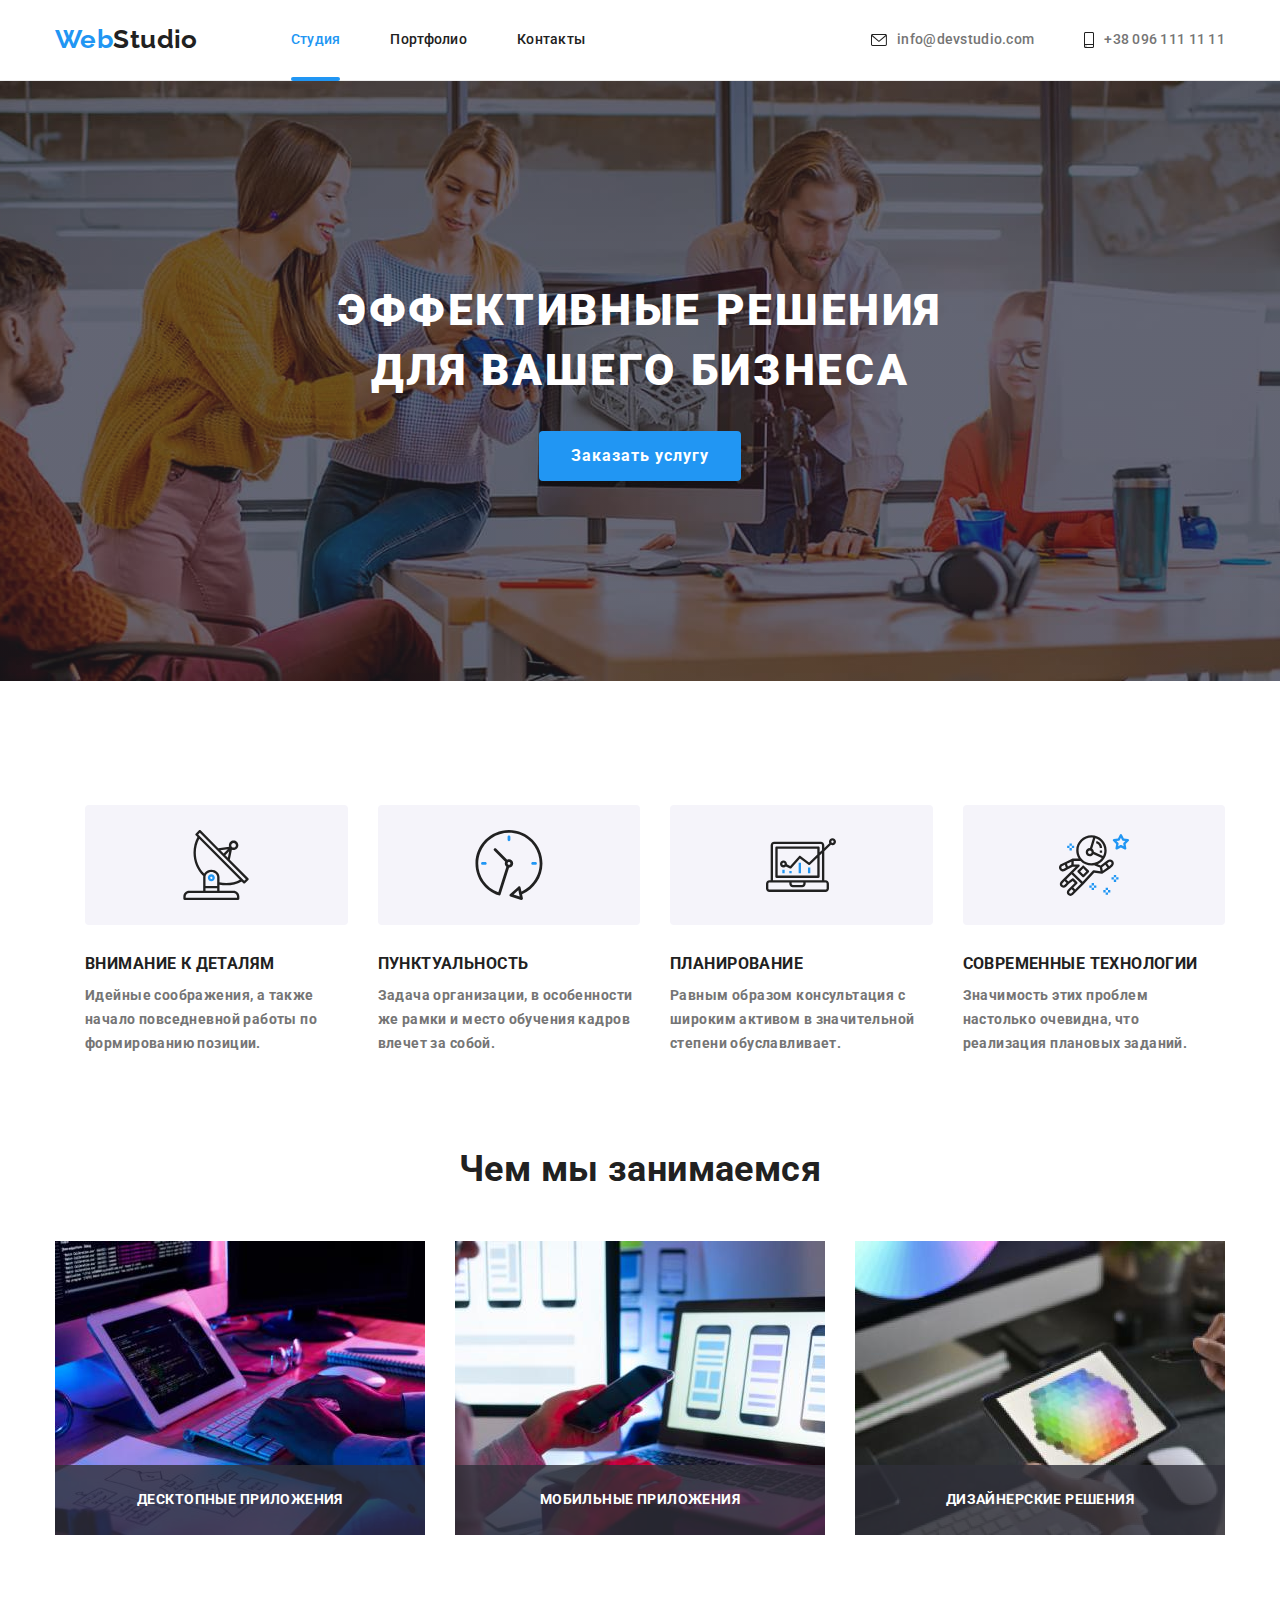
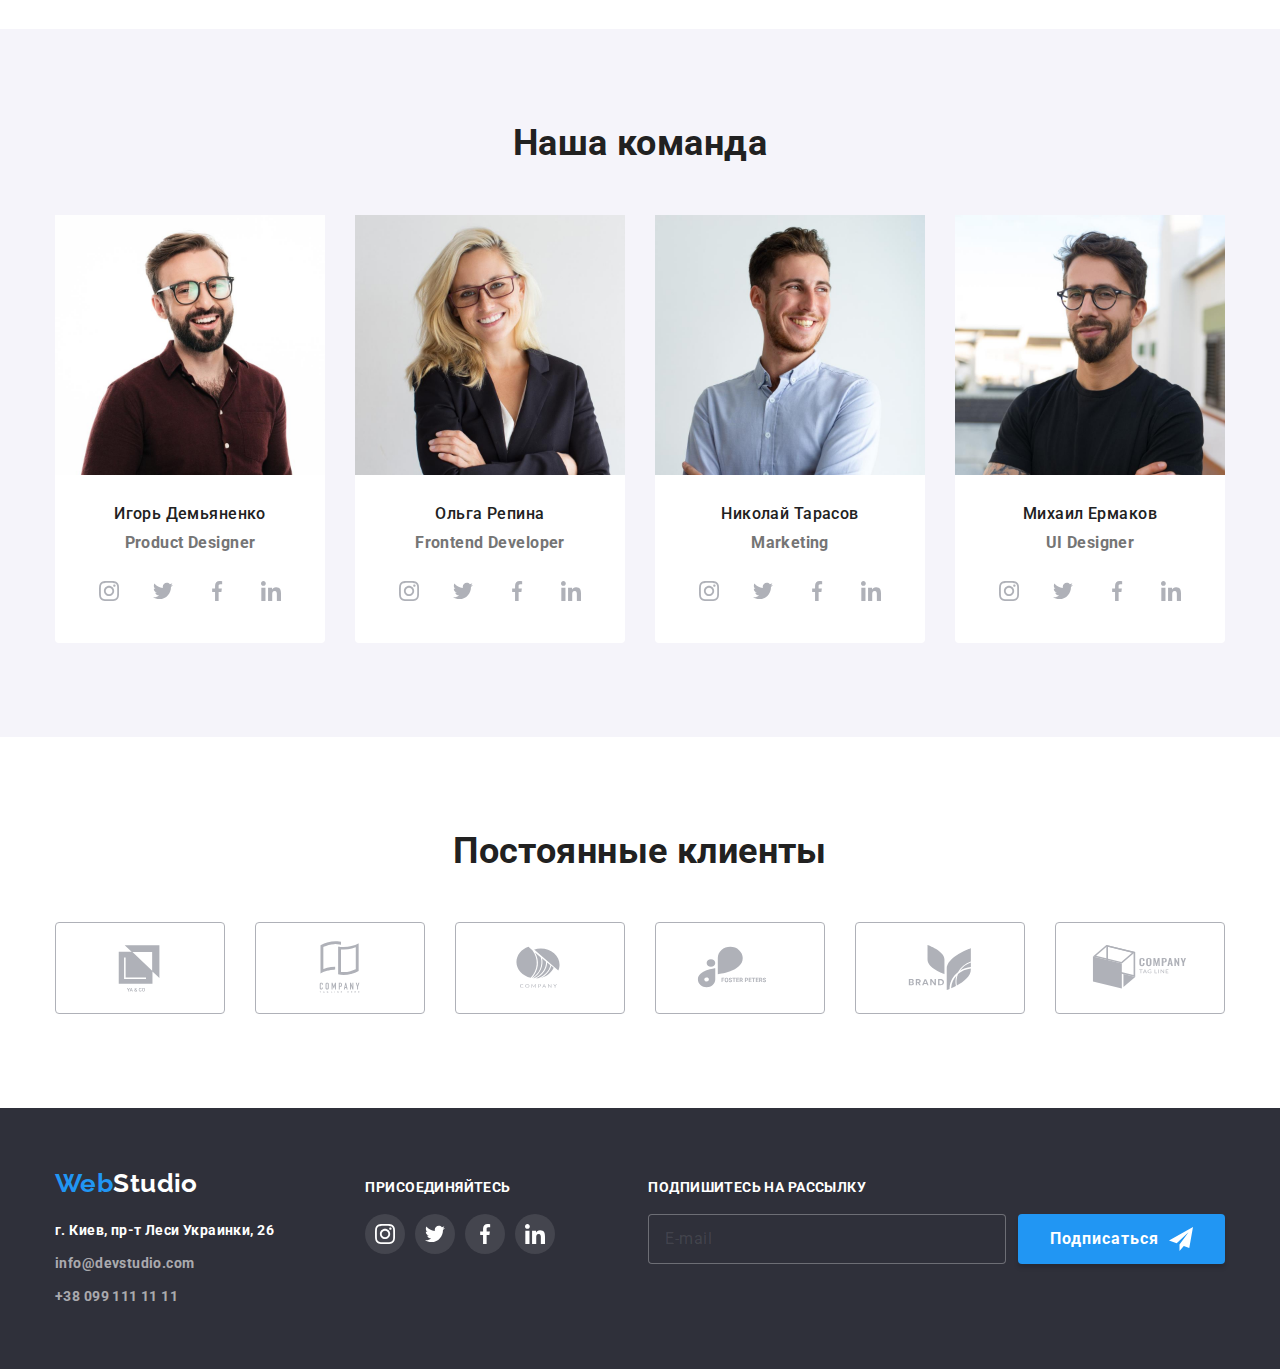
==== index.html @ c4dd2898 "25" ====
<!DOCTYPE html>
<html lang="ru">
  <head>
    <meta charset="UTF-8" />
    <meta http-equiv="X-UA-Compatible" content="IE=edge" />
    <meta name="viewport" content="width=device-width, initial-scale=1.0" />
    <title>Студияя</title>
    <link
      rel="stylesheet"
      href="https://cdnjs.cloudflare.com/ajax/libs/modern-normalize/1.0.0/modern-normalize.min.css"
    />
    <link
      href="https://fonts.googleapis.com/css2?family=Raleway:wght@700&family=Roboto:wght@400;500;700;900&display=swap"
      rel="stylesheet"
    />
    <link
			rel="stylesheet"
			href="https://cdnjs.cloudflare.com/ajax/libs/animate.css/4.1.1/animate.min.css"
		/>

    <link rel="stylesheet" href="./css/main.min.css" />
  </head>
  <body>
    <!--Шапка сайта-->
    <header class="header">
      <div class="container header__container">
        <a class="logo site-nav__logo animate__animated animate__flip " href="./index.html">Web<span class="site-nav__logo--black">Studio</span>
        </a>
        <nav class="site-nav">
          <ul class="nav">
            <li class="nav__item">
              <a class="nav__link nav__link--current" href="./index.html">Студия</a>
            </li>
            <li class="nav__item">
              <a class="nav__link " href="./portfolio.html">Портфолио</a>
            </li>
            <li class="nav__item"><a class="nav__link" href="/">Контакты</a></li>
          </ul>
        </nav>
    
        <ul class="contacts">
          <li class="contacts__item">
            <a class="contacts__link" href="mailto:info@devstudio.com">
              <svg class="contacts__icon" width="16" height="12">
                <use href="./images/sprite.svg#icon-envelope"></use>
              </svg>
              info@devstudio.com</a>
          </li>
          <li class="contacts__item">
            <a class="contacts__link" href="tel:+380961111111">
              <svg class="contacts__icon" width="10" height="16">
                <use href="./images/sprite.svg#icon-smartphone"></use>
              </svg>
              +38 096 111 11 11</a>
          </li>
        </ul>
      </div>
    
      <button class="burger" type="button" data-menu-button>
        <svg class="burger--icon" width="40" height="40">
          <use href="./images/sprite.svg#icon-burger"></use>
        </svg>
      </button>
      <div class="mobile-menu" data-menu>
        <button class="mobile--close" type="button" data-menu-close>
          <svg width="40" height="40">
            <use href="./images/sprite.svg#icon-close-black"></use>
          </svg>
        </button>
        <nav class="mobile__site-nav">
          <ul class="mobile-nav">
            <li class="mobile-nav__item">
              <a class="mobile-nav__link mobile-nav__link--current" href="./index.html">Студия</a>
            </li>
            <li class="mobile-nav__item">
              <a class="mobile-nav__link " href="./portfolio.html">Портфолио</a>
            </li>
            <li class="mobile-nav__item"><a class="mobile-nav__link" href="/">Контакты</a></li>
          </ul>
        </nav>
    
        <div>
          <ul class="mobile-contacts">
            <li class="mobile-contacts__item">
              <a class="mobile-contacts__link mobile-contacts__link--accent" href="tel:+380961111111">
                +38 096 111 11 11</a>
            </li>
    
            <li class="mobile-contacts__item">
              <a class="mobile-contacts__link" href="mailto:info@devstudio.com">
                info@devstudio.com</a>
            </li>
          </ul>
    
          <ul class="social-mobile">
            <li class="social-mobile__item">
              <a class="social-mobile__link" href="">Instagram</a>
            </li>
            <li class="social-mobile__item"><a class="social-mobile__link" href="">Twitter</a></li>
            <li class="social-mobile__item"><a class="social-mobile__link" href="">Facebook</a></li>
            <li class="social-mobile__item"><a class="social-mobile__link" href="">LinkedIn</a></li>
          </ul>
        </div>
      </div>
    </header>
      
      </div>
    </header>

    <main>
      <!--Герой-->
      <section class="hero">
        <div class="container">
          <h1 class="hero__title">
            Эффективные решения<br />
            для вашего бизнеса
          </h1>
          <button class="btn" type="button" data-modal-open>Заказать услугу</button>
        </div>
      </section>
      <!--Преимущества-->
      <section class="section features__section">
        <div class="container">
          <h2 class="section__title section__title--visually-hidden">Преимущества</h2>
          <ul class="features">
            <li class="features__item">
              <div class="features__thumb">
                <svg width="70" height="70">
                  <use href="./images/sprite.svg#icon-antenna"></use>
                </svg>
              </div>
              <h3 class="features__title">Внимание к деталям</h3>
              <p class="features__text">
                Идейные соображения, а также начало повседневной работы по формированию позиции.
              </p>
            </li>

            <li class="features__item">
              <div class="features__thumb">
                <svg width="70" height="70">
                  <use href="./images/sprite.svg#icon-clock"></use>
                </svg>
              </div>
              <h3 class="features__title">Пунктуальность</h3>
              <p class="features__text">
                Задача организации, в особенности же рамки и место обучения кадров влечет за собой.
              </p>
            </li>

            <li class="features__item">
              <div class="features__thumb">
                <svg width="70" height="70">
                  <use href="./images/sprite.svg#icon-diagram"></use>
                </svg>
              </div>
              <h3 class="features__title">Планирование</h3>
              <p class="features__text">
                Равным образом консультация с широким активом в значительной степени обуславливает.
              </p>
            </li>

            <li class="features__item">
              <div class="features__thumb">
                <svg width="70" height="70">
                  <use href="./images/sprite.svg#icon-astronaut"></use>
                </svg>
              </div>
              <h3 class="features__title">Современные технологии</h3>
              <p class="features__text">
                Значимость этих проблем настолько очевидна, что реализация плановых заданий.
              </p>
            </li>
          </ul>
        </div>
      </section>
      <!--Примеры работ-->
      <section class="section examples__section">
        <div class="container">
          <h2 class="section__title">Чем мы занимаемся</h2>
          <ul class="examples">
            <li class="examples__item">
              <picture>
                <source
                  media="(min-width: 1200px)"
                  srcset="./images/desktop.jpg 1x, ./images/desktop2x.jpg 2x"
                />
                <img src="#" alt="Мужчина печатает на клавиатуре" />
              </picture>

              <p class="examples__text">Десктопные приложения</p>
            </li>
            <li class="examples__item">
              <picture>
                <source
                  media="(min-width: 1200px)"
                  srcset="./images/mobile.jpg 1x, ./images/mobile2x.jpg 2x"
                />

                <img src="#" alt="Женщина сидит за ноутбуком с телефоном в руке" />
              </picture>

              <p class="examples__text">Мобильные приложения</p>
            </li>
            <li class="examples__item">
              <picture>
                <source
                  media="(min-width: 1200px)"
                  srcset="./images/design.jpg 1x, ./images/design2x.jpg 2x"
                />

                <img src="#" alt="Человек рисует на планшете" />
              </picture>

              <p class="examples__text">Дизайнерские решения</p>
            </li>
          </ul>
        </div>
      </section>
      <!--Команда-->
      <section class="section team__section">
        <div class="container">
          <h2 class="section__title">Наша команда</h2>
          <ul class="team">
            <li class="team__item">
              <picture>
                <source
                  media="(min-width: 1200px)"
                  srcset="./images/worker1.jpg 1x, ./images/worker1-desktop2x.jpg 2x"
                />

                <source
                  media="(min-width: 768px)"
                  srcset="./images/worker-1-tablet.jpg 1x, ./images/worker-1-tablet2x.jpg 2x"
                />

                <source
                  srcset="./images/worker-1-mobile.jpg 1x, ./images/worker-1-mobile2x.jpg 2x"
                />

                <img class="team__img" src="#" alt="Игорь Демьяненко" />
              </picture>

              <div class="team__box">
                <h3 class="team__title">Игорь Демьяненко</h3>
                <p class="team__text">Product Designer</p>

                <ul class="social">
                  <li class="social__item">
                    <a class="social__link" href="">
                      <svg width="20" height="20">
                        <use href="./images/sprite.svg#icon-instagram"></use>
                      </svg>
                    </a>
                  </li>

                  <li class="social__item">
                    <a class="social__link" href="">
                      <svg width="20" height="20">
                        <use href="./images/sprite.svg#icon-twitter"></use>
                      </svg>
                    </a>
                  </li>
                  <li class="social__item">
                    <a class="social__link" href="">
                      <svg width="20" height="20">
                        <use href="./images/sprite.svg#icon-facebook"></use>
                      </svg>
                    </a>
                  </li>
                  <li class="social__item">
                    <a class="social__link" href="">
                      <svg width="20" height="20">
                        <use href="./images/sprite.svg#icon-linkedin"></use>
                      </svg>
                    </a>
                  </li>
                </ul>
              </div>
            </li>
            <li class="team__item">
              <picture>
                <source
                  media="(min-width: 1200px)"
                  srcset="./images/worker2.jpg 1x, ./images/worker2-desktop2x.jpg"
                />

                <source
                  media="(min-width: 768px)"
                  srcset="./images/worker-2-tablet.jpg 1x, ./images/worker-2-tablet2x.jpg 2x"
                />

                <source
                  srcset="./images/worker-2-mobile.jpg 1x, ./images/worker-2-mobile2x.jpg 2x"
                />

                <img class="team__img" src="#" alt="Ольга Репина" />
              </picture>

              <div class="team__box">
                <h3 class="team__title">Ольга Репина</h3>
                <p class="team__text">Frontend Developer</p>

                <ul class="social">
                  <li class="social__item">
                    <a class="social__link" href="">
                      <svg width="20" height="20">
                        <use href="./images/sprite.svg#icon-instagram"></use>
                      </svg>
                    </a>
                  </li>

                  <li class="social__item">
                    <a class="social__link" href="">
                      <svg width="20" height="20">
                        <use href="./images/sprite.svg#icon-twitter"></use>
                      </svg>
                    </a>
                  </li>
                  <li class="social__item">
                    <a class="social__link" href="">
                      <svg width="20" height="20">
                        <use href="./images/sprite.svg#icon-facebook"></use>
                      </svg>
                    </a>
                  </li>
                  <li class="social__item">
                    <a class="social__link" href="">
                      <svg width="20" height="20">
                        <use href="./images/sprite.svg#icon-linkedin"></use>
                      </svg>
                    </a>
                  </li>
                </ul>
              </div>
            </li>
            <li class="team__item">
              <picture>
                <source
                  media="(min-width: 1200px)"
                  srcset="./images/worker3.jpg 1x, ./images/worker3-desktop2x.jpg 2x"
                />

                <source
                  media="(min-width: 768px)"
                  srcset="./images/worker-3-tablet.jpg 1x, ./images/worker-3-tablet2x.jpg 2x"
                />

                <source
                  srcset="./images/worker-3-mobile.jpg 1x, ./images/worker-3-mobile2x.jpg 2x"
                />

                <img class="team__img" src="#" alt="Николай Тарасов" />
              </picture>

              <div class="team__box">
                <h3 class="team__title">Николай Тарасов</h3>
                <p class="team__text">Marketing</p>

                <ul class="social">
                  <li class="social__item">
                    <a class="social__link" href="">
                      <svg width="20" height="20">
                        <use href="./images/sprite.svg#icon-instagram"></use>
                      </svg>
                    </a>
                  </li>

                  <li class="social__item">
                    <a class="social__link" href="">
                      <svg width="20" height="20">
                        <use href="./images/sprite.svg#icon-twitter"></use>
                      </svg>
                    </a>
                  </li>
                  <li class="social__item">
                    <a class="social__link" href="">
                      <svg width="20" height="20">
                        <use href="./images/sprite.svg#icon-facebook"></use>
                      </svg>
                    </a>
                  </li>
                  <li class="social__item">
                    <a class="social__link" href="">
                      <svg width="20" height="20">
                        <use href="./images/sprite.svg#icon-linkedin"></use>
                      </svg>
                    </a>
                  </li>
                </ul>
              </div>
            </li>
            <li class="team__item">
              <picture>
                <source
                  media="(min-width: 1200px)"
                  srcset="./images/worker4.jpg 1x, ./images/worker4-desktop2x.jpg 2x"
                />

                <source
                  media="(min-width: 768px)"
                  srcset="./images/worker-4-tablet.jpg 1x, ./images/worker-4-tablet2x.jpg 2x"
                />
                <source
                  srcset="./images/worker-4-mobile.jpg 1x, ./images/worker-4-mobile2x.jpg 2x"
                />

                <img class="team__img" src="#" alt="Михаил Ермаков" />
              </picture>

              <div class="team__box">
                <h3 class="team__title">Михаил Ермаков</h3>
                <p class="team__text">UI Designer</p>

                <ul class="social">
                  <li class="social__item">
                    <a class="social__link" href="">
                      <svg width="20" height="20">
                        <use href="./images/sprite.svg#icon-instagram"></use>
                      </svg>
                    </a>
                  </li>

                  <li class="social__item">
                    <a class="social__link" href="">
                      <svg width="20" height="20">
                        <use href="./images/sprite.svg#icon-twitter"></use>
                      </svg>
                    </a>
                  </li>
                  <li class="social__item">
                    <a class="social__link" href="">
                      <svg width="20" height="20">
                        <use href="./images/sprite.svg#icon-facebook"></use>
                      </svg>
                    </a>
                  </li>
                  <li class="social__item">
                    <a class="social__link" href="">
                      <svg width="20" height="20">
                        <use href="./images/sprite.svg#icon-linkedin"></use>
                      </svg>
                    </a>
                  </li>
                </ul>
              </div>
            </li>
          </ul>
        </div>
      </section>

      <!-- Клиенты -->

      <section class="section">
        <div class="container">
          <h2 class="section__title">Постоянные клиенты</h2>
          <ul class="clients">
            <li class="clients__item">
              <a class="clients__link" href="">
                <svg width="106" height="60">
                  <use href="./images/sprite.svg#icon-Logo"></use></svg
              ></a>
            </li>

            <li class="clients__item">
              <a class="clients__link" href="">
                <svg width="106" height="60">
                  <use href="./images/sprite.svg#icon-Logo-1"></use>
                </svg>
              </a>
            </li>

            <li class="clients__item">
              <a class="clients__link" href="">
                <svg width="106" height="60">
                  <use href="./images/sprite.svg#icon-Logo-2"></use>
                </svg>
              </a>
            </li>

            <li class="clients__item">
              <a class="clients__link" href="">
                <svg width="106" height="60">
                  <use href="./images/sprite.svg#icon-Logo-3"></use>
                </svg>
              </a>
            </li>

            <li class="clients__item">
              <a class="clients__link" href="">
                <svg width="106" height="60">
                  <use href="./images/sprite.svg#icon-Logo-4"></use>
                </svg>
              </a>
            </li>

            <li class="clients__item">
              <a class="clients__link" href="">
                <svg width="106" height="60">
                  <use href="./images/sprite.svg#icon-Logo-5"></use>
                </svg>
              </a>
            </li>
          </ul>
        </div>
      </section>
    </main>

    <!--Футер-->
    <footer class="footer">
      <div class="container footer__container">
        <div class="footer__address">
          <address class="address">
            <ul class="address__list">
              <li class="logo__item">
                <a class="logo footer__logo" href="./index.html"
                  >Web<span class="footer__logo--white">Studio</span></a
                >
              </li>
              <li class="address__item">
                <a
                  class="address__map"
                  href="https://goo.gl/maps/3WPsY9RrGQSS8nbc8"
                  target="_blank"
                  rel="noreferrer noopener"
                  >г. Киев, пр-т Леси Украинки, 26</a
                >
              </li>
              <li class="address__item">
                <a class="address__link" href="mailto:info@devstudio.com">info@devstudio.com</a>
              </li>
              <li class="address__item">
                <a class="address__link" href="tel:+380991111111">+38 099 111 11 11</a>
              </li>
            </ul>
          </address>
        </div>

        <div class="footer__box">
          <p class="footer__text">присоединяйтесь</p>
          <ul class="footer__social">
            <li class="footer__social-item">
              <a class="footer__social-link" href="">
                <svg width="20" height="20">
                  <use href="./images/sprite.svg#icon-instagram"></use>
                </svg>
              </a>
            </li>

            <li class="footer__social-item">
              <a class="footer__social-link" href="">
                <svg width="20" height="20">
                  <use href="./images/sprite.svg#icon-twitter"></use>
                </svg>
              </a>
            </li>
            <li class="footer__social-item">
              <a class="footer__social-link" href="">
                <svg width="20" height="20">
                  <use href="./images/sprite.svg#icon-facebook"></use>
                </svg>
              </a>
            </li>
            <li class="footer__social-item">
              <a class="footer__social-link" href="">
                <svg width="20" height="20">
                  <use href="./images/sprite.svg#icon-linkedin"></use>
                </svg>
              </a>
            </li>
          </ul>
        </div>

        <div class="form__box">
          <p class="footer__text">Подпишитесь на рассылку</p>

          <form class="footer__form">
            <label class="footer__label" for="mail"></label>
            <input class="footer__input" type="email" name="mail" id="mail" placeholder="E-mail" />
            <button class="btn footer__btn" type="submit">
              Подписаться
              <svg class="btn__icon" width="24" height="24">
                <use href="./images/sprite.svg#icon-icon-send"></use>
              </svg>
            </button>
          </form>
        </div>
      </div>
    </footer>

    <!-- Модальное окно -->

    <div class="backdrop is-hidden" data-modal>
      <div class="modal">
        <button data-modal-close class="modal__btn modal__btn--accent">
          <svg width="18" height="18">
            <use href="./images/sprite.svg#icon-close-black"></use>
          </svg>
        </button>

        <form class="form">
          <h2 class="form__title">Оставьте свои данные, мы вам перезвоним</h2>

          <label class="form__field">
            Имя
            <input class="form__input" type="text" name="name" />
            <svg width="18" height="18" class="form__icon">
              <use href="./images/sprite.svg#icon-person-black"></use>
            </svg>
          </label>

          <label class="form__field">
            Телефон
            <input class="form__input" type="text" name="name" />
            <svg width="18" height="18" class="form__icon">
              <use href="./images/sprite.svg#icon-phone-black"></use>
            </svg>
          </label>

          <label class="form__field">
            Почта
            <input class="form__input" type="text" name="name" />
            <svg width="18" height="18" class="form__icon">
              <use href="./images/sprite.svg#icon-email-black"></use>
            </svg>
          </label>

          <label class="form__field"
            >Комментарий<textarea
              class="comment form__input"
              name="comment"
              placeholder="Введите текст"
            ></textarea>
          </label>

          <label class="checkbox__label">
            <input
              class="checkbox__input checkbox__input--visually-hidden"
              type="checkbox"
              name="policy"
            />
            <span class="checkbox__icon"></span>

            Соглашаюсь с рассылкой и принимаю
            <a class="form__link" href=""> Условия договора</a>
          </label>

          <button class="btn form__btn" type="submit">Отправить</button>
        </form>
      </div>
    </div>
    <script src="./js/mobile-menu.js"></script>
    <script src="./js/modal.js"></script>
  </body>
</html>
---- css/main.min.css ----
h1,h2,h3,h4,h5,h6,p{margin:0}ul{margin:0;padding:0;list-style:none}img{display:block;max-width:100%;height:auto}.section__title--visually-hidden,.checkbox__input--visually-hidden{position:absolute;clip:rect(0 0 0 0);width:1px;height:1px;margin:-1px}a{text-decoration:none;color:#212121}textarea{resize:none}body{font-size:14px;font-weight:700;line-height:1.71;letter-spacing:.03em;font-family:"Roboto",sans-serif;background-color:#fff;color:#757575}.container{padding-left:15px;padding-right:15px;margin-left:auto;margin-right:auto}@media screen and (min-width: 480px){.container{width:480px}}@media screen and (min-width: 768px){.container{width:768px}}@media screen and (min-width: 1200px){.container{width:1200px}}.section{padding-top:60px;padding-bottom:60px}@media screen and (min-width: 1200px){.section{padding-top:94px;padding-bottom:94px}}.section__title{font-weight:700;text-align:center;font-size:28px;line-height:0.84;margin-bottom:30px;color:#212121}@media screen and (min-width: 1200px){.section__title{margin-bottom:50px;font-size:36px;line-height:1.16}}header{border-bottom:1px solid #ececec}.header__container{display:flex;align-items:center;position:relative}.site-nav,.nav{display:flex;align-items:center}@media screen and (max-width: 767px){.site-nav,.nav{display:none}}.nav__item:not(:last-child){margin-right:50px}.nav__link{display:block;padding-bottom:32px;padding-top:32px}.nav__link,.contacts__link{font-weight:500;line-height:1.14;letter-spacing:0.02em;color:#212121;transition:250ms cubic-bezier(0.4, 0, 0.2, 1),fill 250ms cubic-bezier(0.4, 0, 0.2, 1)}.nav__link:hover,.nav__link:focus,.contacts__link:hover,.contacts__link:focus{color:#2196f3;fill:#2196f3}@media screen and (min-width: 768px) and (max-width: 1200px){.contacts{margin-left:auto}}@media screen and (max-width: 767px){.contacts{display:none}}@media screen and (min-width: 1200px){.contacts{display:flex;margin-left:auto;align-items:center}}@media screen and (min-width: 768px) and (max-width: 1200px){.contacts__item:not(:last-child){margin-bottom:10px}}@media screen and (min-width: 1200px){.contacts__item:not(:last-child){margin-right:50px}}.contacts__link{display:flex;align-items:center;color:#757575;fill:#212121}@media screen and (min-width: 1200px){.contacts__link{display:flex;justify-content:center;align-items:center;padding-top:32px;padding-bottom:32px}}@media screen and (min-width: 768px) and (max-width: 1200px){.contacts__link{font-size:12px}}.contacts__icon{margin-right:10px;justify-content:center;align-items:center}.nav__link--current{color:#2196f3;position:relative}.nav__link--current::after{position:absolute;display:block;content:"";width:100%;left:0;bottom:-1px;height:4px;background:#2196f3;border-radius:2px}.logo{padding-top:32px;padding-bottom:32px;display:block;font-size:24px;line-height:0.85;font-family:"Raleway",sans-serif;font-weight:700;cursor:pointer;color:#2196f3}@media screen and (min-width: 768px){.logo{padding-top:26px;padding-bottom:26px}}@media screen and (min-width: 1200px){.logo{padding-top:24px;padding-bottom:25px;font-size:26px;line-height:1.19}}@media screen and (min-width: 768px){.site-nav__logo{margin-right:88px}}@media screen and (min-width: 1200px){.site-nav__logo{margin-right:93px}}.site-nav__logo--black{color:#212121}.burger{padding:0;line-height:0;border:none;background-color:#fff;position:absolute;top:10px;right:15px;cursor:pointer}.burger:hover,.burger:focus{fill:#2196f3}@media screen and (min-width: 768px){.burger{display:none}}@media screen and (min-width: 768px){.mobile-menu{display:none}}@media screen and (max-width: 767px){.mobile-menu{display:flex;flex-direction:column;justify-content:space-between;background-color:#fff;position:fixed;top:0;left:0;width:100%;height:100%;z-index:1;padding:48px 40px;transform:translateX(100%);transition:transform 250ms cubic-bezier(0.4, 0, 0.2, 1)}.mobile-menu.is-open{transform:translateX(0)}}.mobile--close{border:none;background-color:transparent;position:absolute;top:10px;right:15px;cursor:pointer}.mobile--close:hover,.mobile--close:focus{fill:#2196f3}@media screen and (min-width: 768px){.mobile--close{display:none}}.mobile-nav__item:not(:last-child){margin-bottom:32px}.mobile-nav__link{font-size:34px;font-weight:500;line-height:1.18;letter-spacing:.02em;color:#212121}.mobile-nav__link--current{color:#2196f3}.mobile-contacts{margin-bottom:64px}.mobile-contacts__item:not(:last-child){margin-bottom:32px}.mobile-contacts__link{font-size:20px;font-weight:500;line-height:1.2;letter-spacing:.02em}.mobile-contacts__link--accent{font-size:34px;color:#2196f3}.social-mobile{display:flex}.social-mobile__item{padding-right:10px;border-right:1px solid rgba(33,33,33,0.2)}.social-mobile__item:not(:last-child){margin-right:10px}.social-mobile__link{font-size:14px;font-weight:500;line-height:1.29;letter-spacing:.02em;color:#2196f3}.hero{text-align:center;background-color:#c4c4c4;background-repeat:no-repeat;background-size:cover;background-position:center;height:400px;margin-left:auto;margin-right:auto;padding-top:118px;padding-bottom:118px;background-image:linear-gradient(rgba(47,48,58,0.4), rgba(47,48,58,0.4)),url(../images/hero-mobile.jpg)}@media screen and (min-device-pixel-ratio: 2), (min-resolution: 192dpi), (min-resolution: 2dppx){.hero{background-image:linear-gradient(rgba(47,48,58,0.4), rgba(47,48,58,0.4)),url(../images/hero-mobile2x.jpg)}}@media screen and (min-width: 768px){.hero{background-image:linear-gradient(rgba(47,48,58,0.4), rgba(47,48,58,0.4)),url(../images/hero-tablet.jpg)}}@media screen and (min-width: 768px) and (min-device-pixel-ratio: 2), screen and (min-width: 768px) and (min-resolution: 192dpi), screen and (min-width: 768px) and (min-resolution: 2dppx){.hero{background-image:linear-gradient(rgba(47,48,58,0.4), rgba(47,48,58,0.4)),url(../images/hero-tablet2x.jpg)}}@media screen and (min-width: 1200px){.hero{padding-top:200px;padding-bottom:200px;background-image:linear-gradient(rgba(47,48,58,0.4), rgba(47,48,58,0.4)),url(../images/bg-hero.jpg);max-width:1600px;height:600px}}@media screen and (min-width: 1200px) and (min-device-pixel-ratio: 2), screen and (min-width: 1200px) and (min-resolution: 192dpi), screen and (min-width: 1200px) and (min-resolution: 2dppx){.hero{background-image:linear-gradient(rgba(47,48,58,0.4), rgba(47,48,58,0.4)),url(../images/hero-desktop2x.jpg)}}.hero__title{font-size:26px;font-weight:900;line-height:1.62;letter-spacing:.06em;text-align:center;text-transform:uppercase;margin-bottom:30px;text-transform:uppercase;color:#fff}@media screen and (min-width: 1200px){.hero__title{font-size:44px;line-height:1.36}}.btn{font-size:16px;font-weight:700;line-height:1.88;letter-spacing:.06em;min-width:200px;height:50px;padding:10px 32px;border-radius:4px;border:none;cursor:pointer;color:#fff;background-color:#2196f3;box-shadow:0px 4px 4px rgba(0,0,0,0.15);transition:background-color 250ms cubic-bezier(0.4, 0, 0.2, 1),box-shadow 250ms cubic-bezier(0.4, 0, 0.2, 1)}.btn:hover,.btn:focus{background-color:#188ce8}@media screen and (min-width: 1200px){.features__section{padding-bottom:0px}}@media screen and (min-width: 768px){.features{display:flex;flex-wrap:wrap}}.features__item{margin-top:30px;margin-left:30px}@media screen and (max-width: 767px){.features__item{margin-top:0;margin-left:0;max-width:450px}.features__item:not(:last-child){margin-bottom:30px}}@media screen and (min-width: 768px){.features__item{flex-basis:calc(100% / 2 - 30px)}}@media screen and (min-width: 1200px){.features__item{flex-basis:calc(100% / 4 - 30px)}}.features__thumb{display:flex;justify-content:center;align-items:center;height:120px;background-color:#f5f4fa;margin-bottom:30px;border-radius:4px}.features__title{text-align:center;margin-bottom:10px;font-weight:700;line-height:1.14;text-transform:uppercase;color:#212121}@media screen and (min-width: 768px){.features__title{text-align:left}}@media screen and (max-width: 1999px){.examples__section{display:none}}@media screen and (min-width: 1200px){.examples__section{display:block}}.examples{display:flex;flex-wrap:wrap;margin-top:calc(-1 * 30px);margin-left:calc(-1 * 30px)}.examples__item{margin-top:30px;margin-left:30px;flex-basis:calc(100% / 3 - 30px);position:relative}.examples__text{display:flex;justify-content:center;align-items:center;position:absolute;height:70px;width:100%;bottom:0;font-weight:700;line-height:1.14;letter-spacing:0.03em;text-transform:uppercase;color:#fff;background-color:rgba(47,48,58,0.8)}.team__section{background-color:#f5f4fa}.team{padding:0;text-align:center}@media screen and (min-width: 768px){.team{display:flex;flex-wrap:wrap;margin-top:-30px;margin-left:-30px}}.team__item{box-shadow:0px 1px 3px 0px 1px 3px rgba(0,0,0,0.12),0px 1px 1px rgba(0,0,0,0.14),0px 2px 1px rgba(0,0,0,0.2);border-radius:0px 0px 4px 4px;overflow:hidden;background-color:#fff}@media screen and (max-width: 767px){.team__item:not(:last-child){margin-bottom:30px}}@media screen and (min-width: 768px){.team__item{margin-top:30px;margin-left:30px;flex-basis:calc(100% / 2 - 30px)}}@media screen and (min-width: 1200px){.team__item{flex-basis:calc(100% / 4 - 30px)}}.team__box{padding-top:30px;padding-bottom:30px}.team__title{margin-bottom:10px;font-weight:500;font-size:16px;line-height:1.18;color:#212121}.team__text{font-size:16px;line-height:1.18;margin-bottom:16px}.social{display:flex;justify-content:center}.social:not(:last-child){margin-right:10px}.social__link{display:flex;justify-content:center;align-items:center;width:44px;height:44px;fill:#afb1b8;border-radius:50%;transition:background-color 250ms cubic-bezier(0.4, 0, 0.2, 1),fill 250ms cubic-bezier(0.4, 0, 0.2, 1)}.social__link:hover,.social__link:focus{fill:#fff;background-color:#2196f3}.social__item:not(:last-child){margin-right:10px}.clients{display:flex;flex-wrap:wrap;margin:-15px}.clients__item{margin:15px;height:92px;flex-basis:calc((100% - 60px) / 2)}@media screen and (min-width: 768px){.clients__item{flex-basis:calc((100% - 90px) / 3)}}@media screen and (min-width: 1200px){.clients__item{flex-basis:calc((100% - 180px) / 6)}}.clients__link{display:flex;justify-content:center;align-items:center;width:100%;height:100%;border:1px solid #afb1b8;border-radius:4px;fill:#afb1b8;transition:fill 250ms cubic-bezier(0.4, 0, 0.2, 1),border 250ms cubic-bezier(0.4, 0, 0.2, 1)}.clients__link:hover,.clients__link:focus{border:1px solid #2196f3;fill:#2196f3}.footer{padding-top:60px;padding-bottom:60px;background-color:#2f303a}@media screen and (max-width: 767px){.footer{text-align:center}}@media screen and (min-width: 768px){.footer__container{display:flex;flex-wrap:wrap;justify-content:space-around;align-items:baseline}}@media screen and (min-width: 1200px){.footer__container{display:flex;align-items:baseline;flex-wrap:nowrap}}@media screen and (max-width: 1199px){.footer__address{text-align:center;margin-bottom:60px}}@media screen and (min-width: 1200px){.footer__address{margin-right:70px;flex-grow:1}}.address{font-style:normal}.address__item:not(:last-child){margin-bottom:9px}.address__map{color:#fff;transition:color 250ms cubic-bezier(0.4, 0, 0.2, 1)}.address__map:hover,.address__map:focus{color:#2196f3}.address__link{color:rgba(255,255,255,0.6);transition:color 250ms cubic-bezier(0.4, 0, 0.2, 1)}.address__link:hover,.address__link:focus{color:#2196f3}.footer__box{display:inline-block}@media screen and (max-width: 767px){.footer__box{margin-bottom:60px}}@media screen and (min-width: 1200px){.footer__box{margin-right:93px}}.footer__text{margin-bottom:20px;font-weight:700;font-size:14px;line-height:0.87;text-transform:uppercase;color:#fff}@media screen and (max-width: 1199px){.footer__text{text-align:center}}.footer__social{display:flex;justify-content:center}.footer__social-item:not(:last-child){margin-right:10px}.footer__social-link{display:flex;justify-content:center;align-items:center;width:40px;height:40px;fill:#fff;background-color:rgba(255,255,255,0.1);border-radius:50%;transition:background-color 250ms cubic-bezier(0.4, 0, 0.2, 1),fill 250ms cubic-bezier(0.4, 0, 0.2, 1)}.footer__social-link:hover,.footer__social-link:focus{fill:#fff;background-color:#2196f3;border-radius:50%}.footer__logo{font-family:"Raleway",sans-serif;display:block;padding:0}.footer__logo--white{color:#fff}.logo__item{margin-bottom:20px}.form__box{margin:0 auto}@media screen and (min-width: 768px) and (max-width: 1199px){.form__box{margin-top:60px}}@media screen and (max-width: 1199px){.footer__form{text-align:center;flex-direction:column}}@media screen and (min-width: 1200px){.footer__form{display:flex}}.footer__input{width:100%;min-height:50px;padding:15px 16px;border:1px solid rgba(255,255,255,0.3);filter:0px 4px 4px rgba(0,0,0,0.15);border-radius:4px;background-color:#2f303a;color:#f5f4fa;display:inline-block;margin-right:12px}@media screen and (min-width: 768px){.footer__input{width:450px}}@media screen and (min-width: 1200px){.footer__input{width:358px}}.footer__input::placeholder{font-size:16px;line-height:1.25;align-items:center;letter-spacing:0.03em;color:rgba(255,255,255,0.1)}@media screen and (max-width: 1199px){.footer__btn{margin-top:20px;display:flex;margin-right:auto;margin-left:auto}}@media screen and (min-width: 768px){.footer__btn{display:flex;justify-content:center;align-items:center}}.btn__icon{margin-left:10px;fill:#fff}.backdrop{position:fixed;top:0;left:0;width:100%;height:100%;overflow-y:scroll;background-color:rgba(0,0,0,0.2);opacity:1;transition:opacity 250ms cubic-bezier(0.4, 0, 0.2, 1),visibility 250ms cubic-bezier(0.4, 0, 0.2, 1);padding:93px 15px}.backdrop.is-hidden .modal{transform:translate(-50%, -50%) scale(0.9);transition:transform 250ms cubic-bezier(0.4, 0, 0.2, 1)}.modal{width:100%;background-color:#fff;box-shadow:0px 1px 3px 0px 1px 3px rgba(0,0,0,0.12),0px 1px 1px rgba(0,0,0,0.14),0px 2px 1px rgba(0,0,0,0.2);border-radius:4px;opacity:1;transition:opacity 250ms cubic-bezier(0.4, 0, 0.2, 1),translate 250ms cubic-bezier(0.4, 0, 0.2, 1),transform 250ms cubic-bezier(0.4, 0, 0.2, 1)}@media screen and (max-width: 767px){.modal{max-width:450px;position:relative}}@media screen and (min-width: 768px) and (max-width: 1199px){.modal{max-width:450px;position:absolute;top:50%;left:50%;transform:translate(-50%, -50%) scale(1)}}@media screen and (min-width: 1200px){.modal{max-width:528px;position:absolute;top:50%;left:50%;transform:translate(-50%, -50%) scale(1)}}.modal__btn{display:flex;justify-content:center;align-items:center;position:absolute;top:8px;right:8px;border:1px solid rgba(0,0,0,0.1);background-color:#fff;border-radius:50%;width:30px;height:30px;cursor:pointer;padding:0;fill:#212121;transition:fill 250ms cubic-bezier(0.4, 0, 0.2, 1)}.modal__btn--accent:hover,.modal__btn--accent:focus{fill:#2196f3}.backdrop.is-hidden{opacity:0;pointer-events:none;visibility:hidden}.form{padding:40px;margin-left:auto;margin-right:auto}.form__title{font-size:17px;font-weight:700;line-height:1.18;letter-spacing:.03em;text-align:center;margin-bottom:12px;color:#212121}.form__field{display:flex;flex-direction:column;margin-bottom:10px;position:relative;transition:border 250ms cubic-bezier(0.4, 0, 0.2, 1),fill 250ms cubic-bezier(0.4, 0, 0.2, 1)}.form__field:focus-within .form__input{outline:none;border:1px solid #2196f3}.form__field:focus-within .form__icon{fill:#2196f3}.form__input{margin-top:4px;border:1px solid rgba(33,33,33,0.2);border-radius:4px;padding:11px 12px;padding-left:40px}.form__icon{position:absolute;top:55%;left:11px;justify-content:center;align-items:center}.comment{padding:12px 16px;border:1px solid rgba(33,33,33,0.2);border-radius:4px;height:120px}.comment::placeholder{color:rgba(117,117,117,0.5);font-size:12px;line-height:0.85;letter-spacing:0.01em}.checkbox__label{display:flex;justify-content:center;align-items:center;font-size:14px;line-height:1.71;margin-bottom:30px}@media screen and (max-width: 1199px){.checkbox__label{font-size:12px;line-height:1.16}}.checkbox__icon{display:flex;align-items:center;margin-right:8px;width:16px;height:15px;border-radius:4px;border:2px solid #212121}.checkbox__input{display:flex;justify-content:center;align-items:center;margin-right:8px}.checkbox__input:checked+.checkbox__icon{border-color:#2196f3;background-color:#2196f3;background-image:url(../images/full-check.svg);background-size:contain;background-origin:border-box}.form__link{text-decoration-line:underline;color:#2196f3;margin-left:3px}.form__btn{padding:10px 55px;display:block;margin-left:auto;margin-right:auto;align-items:center;text-align:center}.filter{display:flex;flex-wrap:wrap}@media screen and (min-width: 1200px){.filter{justify-content:center;margin-bottom:50px}}@media screen and (max-width: 767px){.filter{margin-bottom:40px}}@media screen and (min-width: 768px) and (max-width: 1199px){.filter{justify-content:center;margin-bottom:30px}}.filter__item:not(:last-child){margin-right:8px}@media screen and (max-width: 767px){.filter__item:nth-child(-n+3){margin-bottom:15px}}.filter__btn{padding:6px 22px;font-size:16px;font-weight:500;line-height:1.63;letter-spacing:.03em;border:none;border-radius:4px;cursor:pointer;color:#212121;background-color:#f5f4fa;transition:background-color 250ms cubic-bezier(0.4, 0, 0.2, 1),color 250ms cubic-bezier(0.4, 0, 0.2, 1),box-shadow 250ms cubic-bezier(0.4, 0, 0.2, 1)}.filter__btn:hover,.filter__btn:focus{color:#fff;background-color:#2196f3;box-shadow:0px 3px 1px rgba(0,0,0,0.1),0px 1px 2px rgba(0,0,0,0.08),0px 2px 2px rgba(0,0,0,0.12)}@media screen and (min-width: 768px){.projects{display:flex;flex-wrap:wrap;margin-top:-30px;margin-left:-30px}}@media screen and (max-width: 767px){.projects__item{margin-bottom:30px}.projects__item:last-child{margin-bottom:0}}@media screen and (min-width: 768px){.projects__item{margin-top:30px;margin-left:30px;flex-basis:calc(100% / 2 - 30px)}}@media screen and (min-width: 1200px){.projects__item{flex-basis:calc(100% / 3 - 30px)}}.projects__link{display:block;transition:box-shadow 250ms cubic-bezier(0.4, 0, 0.2, 1)}.projects__link:hover,.projects__link:focus{box-shadow:0px 1px 1px 0px 1px 1px rgba(0,0,0,0.12),0px 4px 4px rgba(0,0,0,0.06),1px 4px 6px rgba(0,0,0,0.16)}.projects__card-box{position:relative;overflow:hidden}.projects__overlay{position:absolute;font-size:18px;line-height:1.56;letter-spacing:0.03em;color:#fff;background:rgba(33,150,243,0.9);justify-content:center;align-items:center;padding:63px 24px;height:101%;width:100%;top:0;left:0;transform:translateY(100%);transition:transform 250ms cubic-bezier(0.4, 0, 0.2, 1)}.projects__link:hover .projects__overlay,.projects__link:focus .projects__overlay{transform:translateY(0%)}.projects__box{padding:20px 24px;border-left:1px solid #eee;border-right:1px solid #eee;border-bottom:1px solid #eee}.projects__title{font-size:18px;font-weight:700;line-height:2;letter-spacing:.06em;margin-bottom:4px;color:#212121}.projects__text{font-size:16px;line-height:1.87}
/*# sourceMappingURL=main.min.css.map */
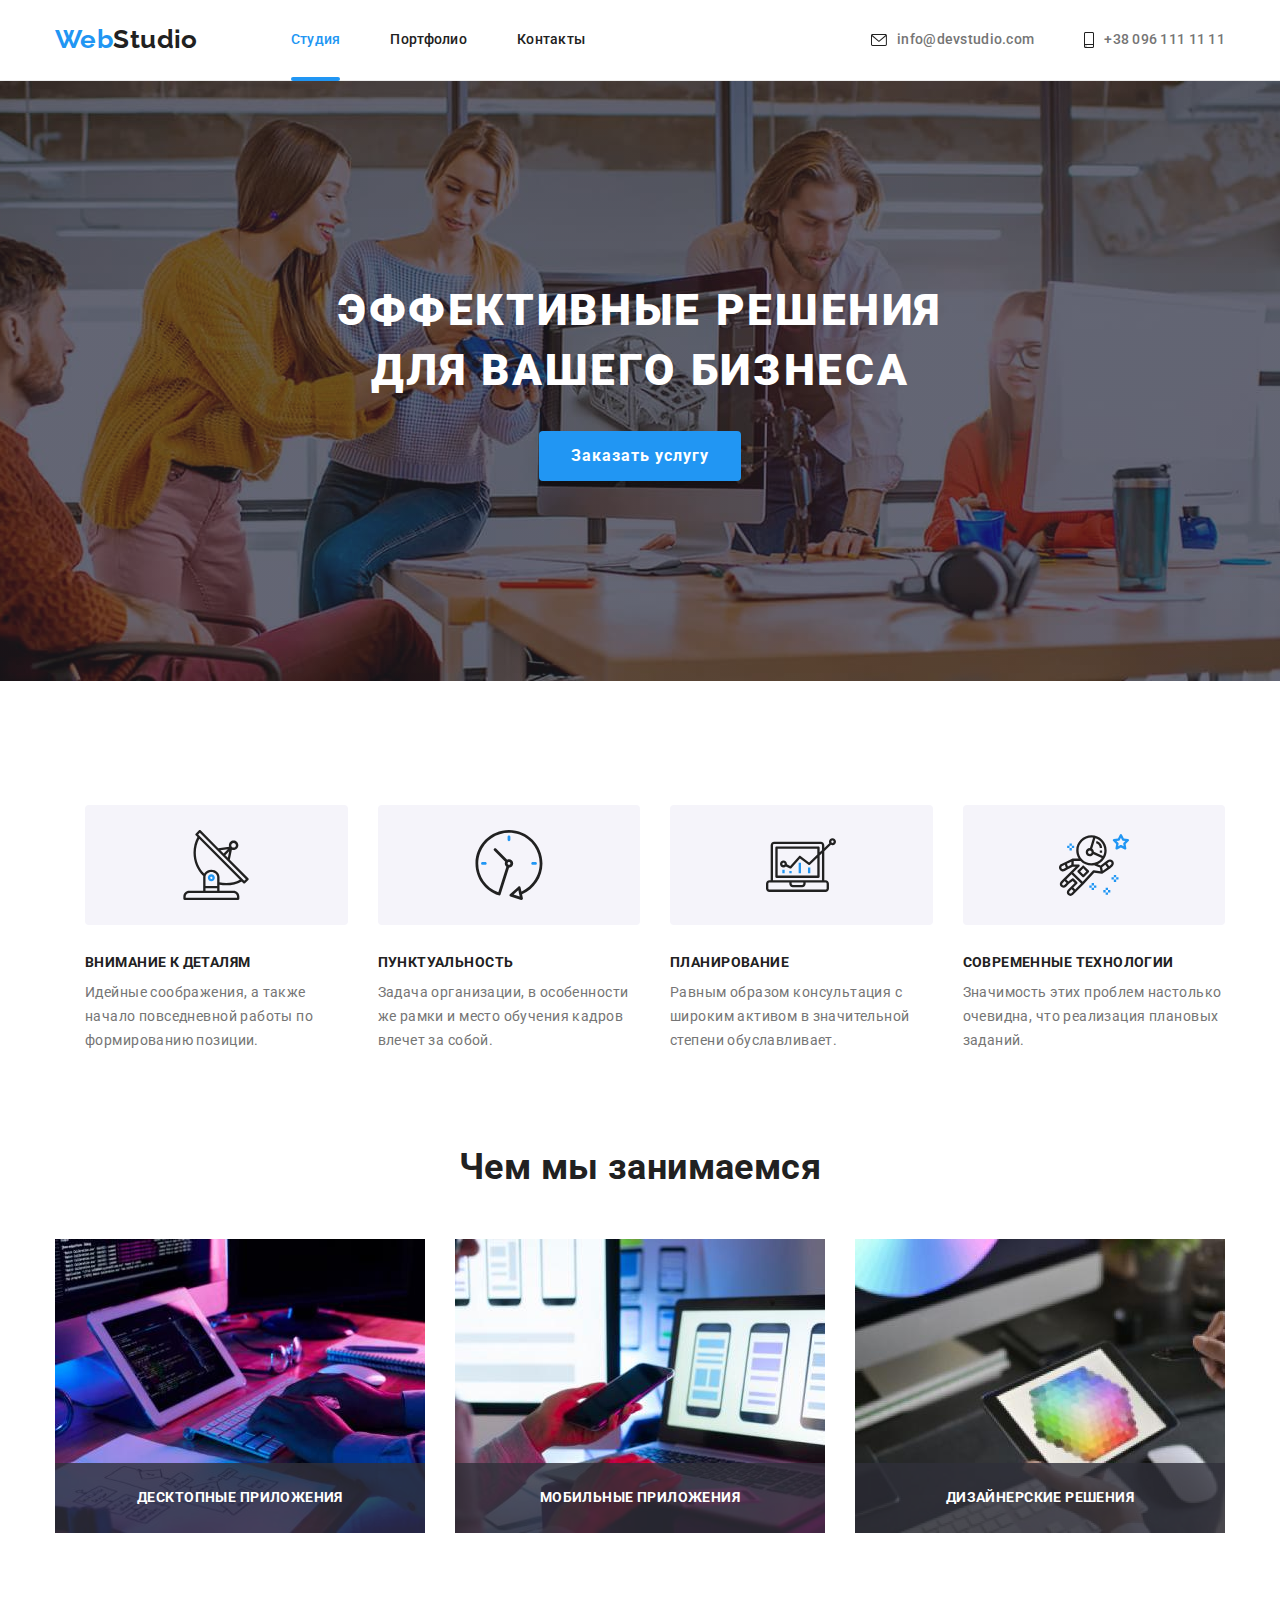
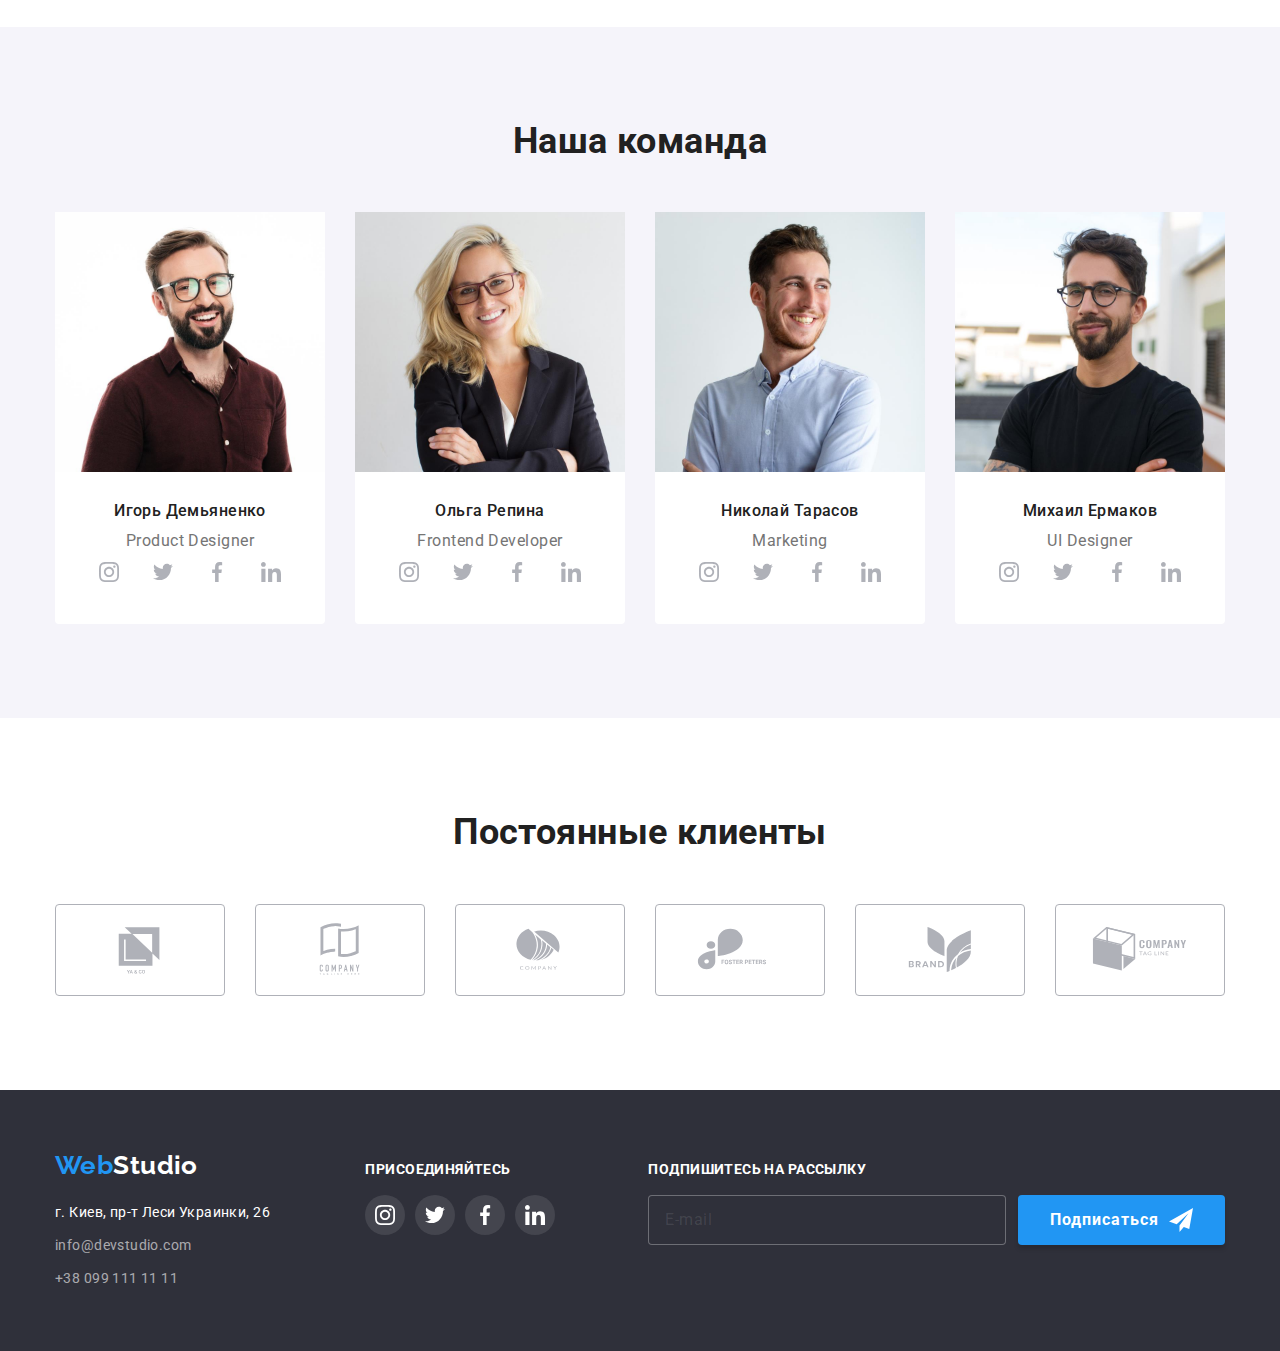
==== commit 0ef7eb8a: "25-2" ====
--- a/index.html
+++ b/index.html
@@ -4,7 +4,7 @@
     <meta charset="UTF-8" />
     <meta http-equiv="X-UA-Compatible" content="IE=edge" />
     <meta name="viewport" content="width=device-width, initial-scale=1.0" />
-    <title>Студияя</title>
+    <title>Студия</title>
     <link
       rel="stylesheet"
       href="https://cdnjs.cloudflare.com/ajax/libs/modern-normalize/1.0.0/modern-normalize.min.css"
--- a/css/main.min.css
+++ b/css/main.min.css
@@ -1,2 +1,2 @@
-h1,h2,h3,h4,h5,h6,p{margin:0}ul{margin:0;padding:0;list-style:none}img{display:block;max-width:100%;height:auto}.section__title--visually-hidden,.checkbox__input--visually-hidden{position:absolute;clip:rect(0 0 0 0);width:1px;height:1px;margin:-1px}a{text-decoration:none;color:#212121}textarea{resize:none}body{font-size:14px;font-weight:700;line-height:1.71;letter-spacing:.03em;font-family:"Roboto",sans-serif;background-color:#fff;color:#757575}.container{padding-left:15px;padding-right:15px;margin-left:auto;margin-right:auto}@media screen and (min-width: 480px){.container{width:480px}}@media screen and (min-width: 768px){.container{width:768px}}@media screen and (min-width: 1200px){.container{width:1200px}}.section{padding-top:60px;padding-bottom:60px}@media screen and (min-width: 1200px){.section{padding-top:94px;padding-bottom:94px}}.section__title{font-weight:700;text-align:center;font-size:28px;line-height:0.84;margin-bottom:30px;color:#212121}@media screen and (min-width: 1200px){.section__title{margin-bottom:50px;font-size:36px;line-height:1.16}}header{border-bottom:1px solid #ececec}.header__container{display:flex;align-items:center;position:relative}.site-nav,.nav{display:flex;align-items:center}@media screen and (max-width: 767px){.site-nav,.nav{display:none}}.nav__item:not(:last-child){margin-right:50px}.nav__link{display:block;padding-bottom:32px;padding-top:32px}.nav__link,.contacts__link{font-weight:500;line-height:1.14;letter-spacing:0.02em;color:#212121;transition:250ms cubic-bezier(0.4, 0, 0.2, 1),fill 250ms cubic-bezier(0.4, 0, 0.2, 1)}.nav__link:hover,.nav__link:focus,.contacts__link:hover,.contacts__link:focus{color:#2196f3;fill:#2196f3}@media screen and (min-width: 768px) and (max-width: 1200px){.contacts{margin-left:auto}}@media screen and (max-width: 767px){.contacts{display:none}}@media screen and (min-width: 1200px){.contacts{display:flex;margin-left:auto;align-items:center}}@media screen and (min-width: 768px) and (max-width: 1200px){.contacts__item:not(:last-child){margin-bottom:10px}}@media screen and (min-width: 1200px){.contacts__item:not(:last-child){margin-right:50px}}.contacts__link{display:flex;align-items:center;color:#757575;fill:#212121}@media screen and (min-width: 1200px){.contacts__link{display:flex;justify-content:center;align-items:center;padding-top:32px;padding-bottom:32px}}@media screen and (min-width: 768px) and (max-width: 1200px){.contacts__link{font-size:12px}}.contacts__icon{margin-right:10px;justify-content:center;align-items:center}.nav__link--current{color:#2196f3;position:relative}.nav__link--current::after{position:absolute;display:block;content:"";width:100%;left:0;bottom:-1px;height:4px;background:#2196f3;border-radius:2px}.logo{padding-top:32px;padding-bottom:32px;display:block;font-size:24px;line-height:0.85;font-family:"Raleway",sans-serif;font-weight:700;cursor:pointer;color:#2196f3}@media screen and (min-width: 768px){.logo{padding-top:26px;padding-bottom:26px}}@media screen and (min-width: 1200px){.logo{padding-top:24px;padding-bottom:25px;font-size:26px;line-height:1.19}}@media screen and (min-width: 768px){.site-nav__logo{margin-right:88px}}@media screen and (min-width: 1200px){.site-nav__logo{margin-right:93px}}.site-nav__logo--black{color:#212121}.burger{padding:0;line-height:0;border:none;background-color:#fff;position:absolute;top:10px;right:15px;cursor:pointer}.burger:hover,.burger:focus{fill:#2196f3}@media screen and (min-width: 768px){.burger{display:none}}@media screen and (min-width: 768px){.mobile-menu{display:none}}@media screen and (max-width: 767px){.mobile-menu{display:flex;flex-direction:column;justify-content:space-between;background-color:#fff;position:fixed;top:0;left:0;width:100%;height:100%;z-index:1;padding:48px 40px;transform:translateX(100%);transition:transform 250ms cubic-bezier(0.4, 0, 0.2, 1)}.mobile-menu.is-open{transform:translateX(0)}}.mobile--close{border:none;background-color:transparent;position:absolute;top:10px;right:15px;cursor:pointer}.mobile--close:hover,.mobile--close:focus{fill:#2196f3}@media screen and (min-width: 768px){.mobile--close{display:none}}.mobile-nav__item:not(:last-child){margin-bottom:32px}.mobile-nav__link{font-size:34px;font-weight:500;line-height:1.18;letter-spacing:.02em;color:#212121}.mobile-nav__link--current{color:#2196f3}.mobile-contacts{margin-bottom:64px}.mobile-contacts__item:not(:last-child){margin-bottom:32px}.mobile-contacts__link{font-size:20px;font-weight:500;line-height:1.2;letter-spacing:.02em}.mobile-contacts__link--accent{font-size:34px;color:#2196f3}.social-mobile{display:flex}.social-mobile__item{padding-right:10px;border-right:1px solid rgba(33,33,33,0.2)}.social-mobile__item:not(:last-child){margin-right:10px}.social-mobile__link{font-size:14px;font-weight:500;line-height:1.29;letter-spacing:.02em;color:#2196f3}.hero{text-align:center;background-color:#c4c4c4;background-repeat:no-repeat;background-size:cover;background-position:center;height:400px;margin-left:auto;margin-right:auto;padding-top:118px;padding-bottom:118px;background-image:linear-gradient(rgba(47,48,58,0.4), rgba(47,48,58,0.4)),url(../images/hero-mobile.jpg)}@media screen and (min-device-pixel-ratio: 2), (min-resolution: 192dpi), (min-resolution: 2dppx){.hero{background-image:linear-gradient(rgba(47,48,58,0.4), rgba(47,48,58,0.4)),url(../images/hero-mobile2x.jpg)}}@media screen and (min-width: 768px){.hero{background-image:linear-gradient(rgba(47,48,58,0.4), rgba(47,48,58,0.4)),url(../images/hero-tablet.jpg)}}@media screen and (min-width: 768px) and (min-device-pixel-ratio: 2), screen and (min-width: 768px) and (min-resolution: 192dpi), screen and (min-width: 768px) and (min-resolution: 2dppx){.hero{background-image:linear-gradient(rgba(47,48,58,0.4), rgba(47,48,58,0.4)),url(../images/hero-tablet2x.jpg)}}@media screen and (min-width: 1200px){.hero{padding-top:200px;padding-bottom:200px;background-image:linear-gradient(rgba(47,48,58,0.4), rgba(47,48,58,0.4)),url(../images/bg-hero.jpg);max-width:1600px;height:600px}}@media screen and (min-width: 1200px) and (min-device-pixel-ratio: 2), screen and (min-width: 1200px) and (min-resolution: 192dpi), screen and (min-width: 1200px) and (min-resolution: 2dppx){.hero{background-image:linear-gradient(rgba(47,48,58,0.4), rgba(47,48,58,0.4)),url(../images/hero-desktop2x.jpg)}}.hero__title{font-size:26px;font-weight:900;line-height:1.62;letter-spacing:.06em;text-align:center;text-transform:uppercase;margin-bottom:30px;text-transform:uppercase;color:#fff}@media screen and (min-width: 1200px){.hero__title{font-size:44px;line-height:1.36}}.btn{font-size:16px;font-weight:700;line-height:1.88;letter-spacing:.06em;min-width:200px;height:50px;padding:10px 32px;border-radius:4px;border:none;cursor:pointer;color:#fff;background-color:#2196f3;box-shadow:0px 4px 4px rgba(0,0,0,0.15);transition:background-color 250ms cubic-bezier(0.4, 0, 0.2, 1),box-shadow 250ms cubic-bezier(0.4, 0, 0.2, 1)}.btn:hover,.btn:focus{background-color:#188ce8}@media screen and (min-width: 1200px){.features__section{padding-bottom:0px}}@media screen and (min-width: 768px){.features{display:flex;flex-wrap:wrap}}.features__item{margin-top:30px;margin-left:30px}@media screen and (max-width: 767px){.features__item{margin-top:0;margin-left:0;max-width:450px}.features__item:not(:last-child){margin-bottom:30px}}@media screen and (min-width: 768px){.features__item{flex-basis:calc(100% / 2 - 30px)}}@media screen and (min-width: 1200px){.features__item{flex-basis:calc(100% / 4 - 30px)}}.features__thumb{display:flex;justify-content:center;align-items:center;height:120px;background-color:#f5f4fa;margin-bottom:30px;border-radius:4px}.features__title{text-align:center;margin-bottom:10px;font-weight:700;line-height:1.14;text-transform:uppercase;color:#212121}@media screen and (min-width: 768px){.features__title{text-align:left}}@media screen and (max-width: 1999px){.examples__section{display:none}}@media screen and (min-width: 1200px){.examples__section{display:block}}.examples{display:flex;flex-wrap:wrap;margin-top:calc(-1 * 30px);margin-left:calc(-1 * 30px)}.examples__item{margin-top:30px;margin-left:30px;flex-basis:calc(100% / 3 - 30px);position:relative}.examples__text{display:flex;justify-content:center;align-items:center;position:absolute;height:70px;width:100%;bottom:0;font-weight:700;line-height:1.14;letter-spacing:0.03em;text-transform:uppercase;color:#fff;background-color:rgba(47,48,58,0.8)}.team__section{background-color:#f5f4fa}.team{padding:0;text-align:center}@media screen and (min-width: 768px){.team{display:flex;flex-wrap:wrap;margin-top:-30px;margin-left:-30px}}.team__item{box-shadow:0px 1px 3px 0px 1px 3px rgba(0,0,0,0.12),0px 1px 1px rgba(0,0,0,0.14),0px 2px 1px rgba(0,0,0,0.2);border-radius:0px 0px 4px 4px;overflow:hidden;background-color:#fff}@media screen and (max-width: 767px){.team__item:not(:last-child){margin-bottom:30px}}@media screen and (min-width: 768px){.team__item{margin-top:30px;margin-left:30px;flex-basis:calc(100% / 2 - 30px)}}@media screen and (min-width: 1200px){.team__item{flex-basis:calc(100% / 4 - 30px)}}.team__box{padding-top:30px;padding-bottom:30px}.team__title{margin-bottom:10px;font-weight:500;font-size:16px;line-height:1.18;color:#212121}.team__text{font-size:16px;line-height:1.18;margin-bottom:16px}.social{display:flex;justify-content:center}.social:not(:last-child){margin-right:10px}.social__link{display:flex;justify-content:center;align-items:center;width:44px;height:44px;fill:#afb1b8;border-radius:50%;transition:background-color 250ms cubic-bezier(0.4, 0, 0.2, 1),fill 250ms cubic-bezier(0.4, 0, 0.2, 1)}.social__link:hover,.social__link:focus{fill:#fff;background-color:#2196f3}.social__item:not(:last-child){margin-right:10px}.clients{display:flex;flex-wrap:wrap;margin:-15px}.clients__item{margin:15px;height:92px;flex-basis:calc((100% - 60px) / 2)}@media screen and (min-width: 768px){.clients__item{flex-basis:calc((100% - 90px) / 3)}}@media screen and (min-width: 1200px){.clients__item{flex-basis:calc((100% - 180px) / 6)}}.clients__link{display:flex;justify-content:center;align-items:center;width:100%;height:100%;border:1px solid #afb1b8;border-radius:4px;fill:#afb1b8;transition:fill 250ms cubic-bezier(0.4, 0, 0.2, 1),border 250ms cubic-bezier(0.4, 0, 0.2, 1)}.clients__link:hover,.clients__link:focus{border:1px solid #2196f3;fill:#2196f3}.footer{padding-top:60px;padding-bottom:60px;background-color:#2f303a}@media screen and (max-width: 767px){.footer{text-align:center}}@media screen and (min-width: 768px){.footer__container{display:flex;flex-wrap:wrap;justify-content:space-around;align-items:baseline}}@media screen and (min-width: 1200px){.footer__container{display:flex;align-items:baseline;flex-wrap:nowrap}}@media screen and (max-width: 1199px){.footer__address{text-align:center;margin-bottom:60px}}@media screen and (min-width: 1200px){.footer__address{margin-right:70px;flex-grow:1}}.address{font-style:normal}.address__item:not(:last-child){margin-bottom:9px}.address__map{color:#fff;transition:color 250ms cubic-bezier(0.4, 0, 0.2, 1)}.address__map:hover,.address__map:focus{color:#2196f3}.address__link{color:rgba(255,255,255,0.6);transition:color 250ms cubic-bezier(0.4, 0, 0.2, 1)}.address__link:hover,.address__link:focus{color:#2196f3}.footer__box{display:inline-block}@media screen and (max-width: 767px){.footer__box{margin-bottom:60px}}@media screen and (min-width: 1200px){.footer__box{margin-right:93px}}.footer__text{margin-bottom:20px;font-weight:700;font-size:14px;line-height:0.87;text-transform:uppercase;color:#fff}@media screen and (max-width: 1199px){.footer__text{text-align:center}}.footer__social{display:flex;justify-content:center}.footer__social-item:not(:last-child){margin-right:10px}.footer__social-link{display:flex;justify-content:center;align-items:center;width:40px;height:40px;fill:#fff;background-color:rgba(255,255,255,0.1);border-radius:50%;transition:background-color 250ms cubic-bezier(0.4, 0, 0.2, 1),fill 250ms cubic-bezier(0.4, 0, 0.2, 1)}.footer__social-link:hover,.footer__social-link:focus{fill:#fff;background-color:#2196f3;border-radius:50%}.footer__logo{font-family:"Raleway",sans-serif;display:block;padding:0}.footer__logo--white{color:#fff}.logo__item{margin-bottom:20px}.form__box{margin:0 auto}@media screen and (min-width: 768px) and (max-width: 1199px){.form__box{margin-top:60px}}@media screen and (max-width: 1199px){.footer__form{text-align:center;flex-direction:column}}@media screen and (min-width: 1200px){.footer__form{display:flex}}.footer__input{width:100%;min-height:50px;padding:15px 16px;border:1px solid rgba(255,255,255,0.3);filter:0px 4px 4px rgba(0,0,0,0.15);border-radius:4px;background-color:#2f303a;color:#f5f4fa;display:inline-block;margin-right:12px}@media screen and (min-width: 768px){.footer__input{width:450px}}@media screen and (min-width: 1200px){.footer__input{width:358px}}.footer__input::placeholder{font-size:16px;line-height:1.25;align-items:center;letter-spacing:0.03em;color:rgba(255,255,255,0.1)}@media screen and (max-width: 1199px){.footer__btn{margin-top:20px;display:flex;margin-right:auto;margin-left:auto}}@media screen and (min-width: 768px){.footer__btn{display:flex;justify-content:center;align-items:center}}.btn__icon{margin-left:10px;fill:#fff}.backdrop{position:fixed;top:0;left:0;width:100%;height:100%;overflow-y:scroll;background-color:rgba(0,0,0,0.2);opacity:1;transition:opacity 250ms cubic-bezier(0.4, 0, 0.2, 1),visibility 250ms cubic-bezier(0.4, 0, 0.2, 1);padding:93px 15px}.backdrop.is-hidden .modal{transform:translate(-50%, -50%) scale(0.9);transition:transform 250ms cubic-bezier(0.4, 0, 0.2, 1)}.modal{width:100%;background-color:#fff;box-shadow:0px 1px 3px 0px 1px 3px rgba(0,0,0,0.12),0px 1px 1px rgba(0,0,0,0.14),0px 2px 1px rgba(0,0,0,0.2);border-radius:4px;opacity:1;transition:opacity 250ms cubic-bezier(0.4, 0, 0.2, 1),translate 250ms cubic-bezier(0.4, 0, 0.2, 1),transform 250ms cubic-bezier(0.4, 0, 0.2, 1)}@media screen and (max-width: 767px){.modal{max-width:450px;position:relative}}@media screen and (min-width: 768px) and (max-width: 1199px){.modal{max-width:450px;position:absolute;top:50%;left:50%;transform:translate(-50%, -50%) scale(1)}}@media screen and (min-width: 1200px){.modal{max-width:528px;position:absolute;top:50%;left:50%;transform:translate(-50%, -50%) scale(1)}}.modal__btn{display:flex;justify-content:center;align-items:center;position:absolute;top:8px;right:8px;border:1px solid rgba(0,0,0,0.1);background-color:#fff;border-radius:50%;width:30px;height:30px;cursor:pointer;padding:0;fill:#212121;transition:fill 250ms cubic-bezier(0.4, 0, 0.2, 1)}.modal__btn--accent:hover,.modal__btn--accent:focus{fill:#2196f3}.backdrop.is-hidden{opacity:0;pointer-events:none;visibility:hidden}.form{padding:40px;margin-left:auto;margin-right:auto}.form__title{font-size:17px;font-weight:700;line-height:1.18;letter-spacing:.03em;text-align:center;margin-bottom:12px;color:#212121}.form__field{display:flex;flex-direction:column;margin-bottom:10px;position:relative;transition:border 250ms cubic-bezier(0.4, 0, 0.2, 1),fill 250ms cubic-bezier(0.4, 0, 0.2, 1)}.form__field:focus-within .form__input{outline:none;border:1px solid #2196f3}.form__field:focus-within .form__icon{fill:#2196f3}.form__input{margin-top:4px;border:1px solid rgba(33,33,33,0.2);border-radius:4px;padding:11px 12px;padding-left:40px}.form__icon{position:absolute;top:55%;left:11px;justify-content:center;align-items:center}.comment{padding:12px 16px;border:1px solid rgba(33,33,33,0.2);border-radius:4px;height:120px}.comment::placeholder{color:rgba(117,117,117,0.5);font-size:12px;line-height:0.85;letter-spacing:0.01em}.checkbox__label{display:flex;justify-content:center;align-items:center;font-size:14px;line-height:1.71;margin-bottom:30px}@media screen and (max-width: 1199px){.checkbox__label{font-size:12px;line-height:1.16}}.checkbox__icon{display:flex;align-items:center;margin-right:8px;width:16px;height:15px;border-radius:4px;border:2px solid #212121}.checkbox__input{display:flex;justify-content:center;align-items:center;margin-right:8px}.checkbox__input:checked+.checkbox__icon{border-color:#2196f3;background-color:#2196f3;background-image:url(../images/full-check.svg);background-size:contain;background-origin:border-box}.form__link{text-decoration-line:underline;color:#2196f3;margin-left:3px}.form__btn{padding:10px 55px;display:block;margin-left:auto;margin-right:auto;align-items:center;text-align:center}.filter{display:flex;flex-wrap:wrap}@media screen and (min-width: 1200px){.filter{justify-content:center;margin-bottom:50px}}@media screen and (max-width: 767px){.filter{margin-bottom:40px}}@media screen and (min-width: 768px) and (max-width: 1199px){.filter{justify-content:center;margin-bottom:30px}}.filter__item:not(:last-child){margin-right:8px}@media screen and (max-width: 767px){.filter__item:nth-child(-n+3){margin-bottom:15px}}.filter__btn{padding:6px 22px;font-size:16px;font-weight:500;line-height:1.63;letter-spacing:.03em;border:none;border-radius:4px;cursor:pointer;color:#212121;background-color:#f5f4fa;transition:background-color 250ms cubic-bezier(0.4, 0, 0.2, 1),color 250ms cubic-bezier(0.4, 0, 0.2, 1),box-shadow 250ms cubic-bezier(0.4, 0, 0.2, 1)}.filter__btn:hover,.filter__btn:focus{color:#fff;background-color:#2196f3;box-shadow:0px 3px 1px rgba(0,0,0,0.1),0px 1px 2px rgba(0,0,0,0.08),0px 2px 2px rgba(0,0,0,0.12)}@media screen and (min-width: 768px){.projects{display:flex;flex-wrap:wrap;margin-top:-30px;margin-left:-30px}}@media screen and (max-width: 767px){.projects__item{margin-bottom:30px}.projects__item:last-child{margin-bottom:0}}@media screen and (min-width: 768px){.projects__item{margin-top:30px;margin-left:30px;flex-basis:calc(100% / 2 - 30px)}}@media screen and (min-width: 1200px){.projects__item{flex-basis:calc(100% / 3 - 30px)}}.projects__link{display:block;transition:box-shadow 250ms cubic-bezier(0.4, 0, 0.2, 1)}.projects__link:hover,.projects__link:focus{box-shadow:0px 1px 1px 0px 1px 1px rgba(0,0,0,0.12),0px 4px 4px rgba(0,0,0,0.06),1px 4px 6px rgba(0,0,0,0.16)}.projects__card-box{position:relative;overflow:hidden}.projects__overlay{position:absolute;font-size:18px;line-height:1.56;letter-spacing:0.03em;color:#fff;background:rgba(33,150,243,0.9);justify-content:center;align-items:center;padding:63px 24px;height:101%;width:100%;top:0;left:0;transform:translateY(100%);transition:transform 250ms cubic-bezier(0.4, 0, 0.2, 1)}.projects__link:hover .projects__overlay,.projects__link:focus .projects__overlay{transform:translateY(0%)}.projects__box{padding:20px 24px;border-left:1px solid #eee;border-right:1px solid #eee;border-bottom:1px solid #eee}.projects__title{font-size:18px;font-weight:700;line-height:2;letter-spacing:.06em;margin-bottom:4px;color:#212121}.projects__text{font-size:16px;line-height:1.87}
+h1,h2,h3,h4,h5,h6,p{margin:0}ul{margin:0;padding:0;list-style:none}img{display:block;max-width:100%;height:auto}.section__title--visually-hidden,.checkbox__input--visually-hidden{position:absolute;clip:rect(0 0 0 0);width:1px;height:1px;margin:-1px}a{text-decoration:none;color:#212121}textarea{resize:none}body{font-size:14px;font-weight:400;line-height:1.71;letter-spacing:.03em;font-family:"Roboto",sans-serif;background-color:#fff;color:#757575}.container{padding-left:15px;padding-right:15px;margin-left:auto;margin-right:auto}@media screen and (min-width: 480px){.container{width:480px}}@media screen and (min-width: 768px){.container{width:768px}}@media screen and (min-width: 1200px){.container{width:1200px}}.section{padding-top:60px;padding-bottom:60px}@media screen and (min-width: 1200px){.section{padding-top:94px;padding-bottom:94px}}.section__title{font-weight:700;text-align:center;font-size:28px;line-height:0.84;margin-bottom:30px;color:#212121}@media screen and (min-width: 1200px){.section__title{margin-bottom:50px;font-size:36px;line-height:1.16}}header{border-bottom:1px solid #ececec}.header__container{display:flex;align-items:center;position:relative}.site-nav,.nav{display:flex;align-items:center}@media screen and (max-width: 767px){.site-nav,.nav{display:none}}.nav__item:not(:last-child){margin-right:50px}.nav__link{display:block;padding-bottom:32px;padding-top:32px}.nav__link,.contacts__link{font-weight:500;line-height:1.14;letter-spacing:0.02em;color:#212121;transition:250ms cubic-bezier(0.4, 0, 0.2, 1),fill 250ms cubic-bezier(0.4, 0, 0.2, 1)}.nav__link:hover,.nav__link:focus,.contacts__link:hover,.contacts__link:focus{color:#2196f3;fill:#2196f3}@media screen and (min-width: 768px) and (max-width: 1200px){.contacts{margin-left:auto}}@media screen and (max-width: 767px){.contacts{display:none}}@media screen and (min-width: 1200px){.contacts{display:flex;margin-left:auto;align-items:center}}@media screen and (min-width: 768px) and (max-width: 1200px){.contacts__item:not(:last-child){margin-bottom:10px}}@media screen and (min-width: 1200px){.contacts__item:not(:last-child){margin-right:50px}}.contacts__link{display:flex;align-items:center;color:#757575;fill:#212121}@media screen and (min-width: 1200px){.contacts__link{display:flex;justify-content:center;align-items:center;padding-top:32px;padding-bottom:32px}}@media screen and (min-width: 768px) and (max-width: 1200px){.contacts__link{font-size:12px}}.contacts__icon{margin-right:10px;justify-content:center;align-items:center}.nav__link--current{color:#2196f3;position:relative}.nav__link--current::after{position:absolute;display:block;content:"";width:100%;left:0;bottom:-1px;height:4px;background:#2196f3;border-radius:2px}.logo{padding-top:32px;padding-bottom:32px;display:block;font-size:24px;line-height:0.85;font-family:"Raleway",sans-serif;font-weight:700;cursor:pointer;color:#2196f3}@media screen and (min-width: 768px){.logo{padding-top:26px;padding-bottom:26px}}@media screen and (min-width: 1200px){.logo{padding-top:24px;padding-bottom:25px;font-size:26px;line-height:1.19}}@media screen and (min-width: 768px){.site-nav__logo{margin-right:88px}}@media screen and (min-width: 1200px){.site-nav__logo{margin-right:93px}}.site-nav__logo--black{color:#212121}.burger{padding:0;line-height:0;border:none;background-color:#fff;position:absolute;top:10px;right:15px;cursor:pointer}.burger:hover,.burger:focus{fill:#2196f3}@media screen and (min-width: 768px){.burger{display:none}}@media screen and (min-width: 768px){.mobile-menu{display:none}}@media screen and (max-width: 767px){.mobile-menu{display:flex;flex-direction:column;justify-content:space-between;background-color:#fff;position:fixed;top:0;left:0;width:100%;height:100%;z-index:1;padding:48px 40px;transform:translateX(100%);transition:transform 250ms cubic-bezier(0.4, 0, 0.2, 1)}.mobile-menu.is-open{transform:translateX(0)}}.mobile--close{border:none;background-color:transparent;position:absolute;top:10px;right:15px;cursor:pointer}.mobile--close:hover,.mobile--close:focus{fill:#2196f3}@media screen and (min-width: 768px){.mobile--close{display:none}}.mobile-nav__item:not(:last-child){margin-bottom:32px}.mobile-nav__link{font-size:34px;font-weight:500;line-height:1.18;letter-spacing:.02em;color:#212121}.mobile-nav__link--current{color:#2196f3}.mobile-contacts{margin-bottom:64px}.mobile-contacts__item:not(:last-child){margin-bottom:32px}.mobile-contacts__link{font-size:20px;font-weight:500;line-height:1.2;letter-spacing:.02em}.mobile-contacts__link--accent{font-size:34px;color:#2196f3}.social-mobile{display:flex}.social-mobile__item{padding-right:10px;border-right:1px solid rgba(33,33,33,0.2)}.social-mobile__item:not(:last-child){margin-right:10px}.social-mobile__link{font-size:14px;font-weight:500;line-height:1.29;letter-spacing:.02em;color:#2196f3}.hero{text-align:center;background-color:#c4c4c4;background-repeat:no-repeat;background-size:cover;background-position:center;height:400px;margin-left:auto;margin-right:auto;padding-top:118px;padding-bottom:118px;background-image:linear-gradient(rgba(47,48,58,0.4), rgba(47,48,58,0.4)),url(../images/hero-mobile.jpg)}@media screen and (min-device-pixel-ratio: 2), (min-resolution: 192dpi), (min-resolution: 2dppx){.hero{background-image:linear-gradient(rgba(47,48,58,0.4), rgba(47,48,58,0.4)),url(../images/hero-mobile2x.jpg)}}@media screen and (min-width: 768px){.hero{background-image:linear-gradient(rgba(47,48,58,0.4), rgba(47,48,58,0.4)),url(../images/hero-tablet.jpg)}}@media screen and (min-width: 768px) and (min-device-pixel-ratio: 2), screen and (min-width: 768px) and (min-resolution: 192dpi), screen and (min-width: 768px) and (min-resolution: 2dppx){.hero{background-image:linear-gradient(rgba(47,48,58,0.4), rgba(47,48,58,0.4)),url(../images/hero-tablet2x.jpg)}}@media screen and (min-width: 1200px){.hero{padding-top:200px;padding-bottom:200px;background-image:linear-gradient(rgba(47,48,58,0.4), rgba(47,48,58,0.4)),url(../images/bg-hero.jpg);max-width:1600px;height:600px}}@media screen and (min-width: 1200px) and (min-device-pixel-ratio: 2), screen and (min-width: 1200px) and (min-resolution: 192dpi), screen and (min-width: 1200px) and (min-resolution: 2dppx){.hero{background-image:linear-gradient(rgba(47,48,58,0.4), rgba(47,48,58,0.4)),url(../images/hero-desktop2x.jpg)}}.hero__title{font-size:26px;font-weight:900;line-height:1.62;letter-spacing:.06em;text-align:center;text-transform:uppercase;margin-bottom:30px;text-transform:uppercase;color:#fff}@media screen and (min-width: 1200px){.hero__title{font-size:44px;line-height:1.36}}.btn{font-size:16px;font-weight:700;line-height:1.88;letter-spacing:.06em;min-width:200px;height:50px;padding:10px 32px;border-radius:4px;border:none;cursor:pointer;color:#fff;background-color:#2196f3;box-shadow:0px 4px 4px rgba(0,0,0,0.15);transition:background-color 250ms cubic-bezier(0.4, 0, 0.2, 1),box-shadow 250ms cubic-bezier(0.4, 0, 0.2, 1)}.btn:hover,.btn:focus{background-color:#188ce8}@media screen and (min-width: 1200px){.features__section{padding-bottom:0px}}@media screen and (min-width: 768px){.features{display:flex;flex-wrap:wrap}}.festures__text{font-size:14px;font-weight:400;line-height:1.71;letter-spacing:.03em}.features__item{margin-top:30px;margin-left:30px}@media screen and (max-width: 767px){.features__item{margin-top:0;margin-left:0;max-width:450px}.features__item:not(:last-child){margin-bottom:30px}}@media screen and (min-width: 768px){.features__item{flex-basis:calc(100% / 2 - 30px)}}@media screen and (min-width: 1200px){.features__item{flex-basis:calc(100% / 4 - 30px)}}.features__thumb{display:flex;justify-content:center;align-items:center;height:120px;background-color:#f5f4fa;margin-bottom:30px;border-radius:4px}.features__title{font-size:14px;font-weight:700;line-height:1.14;letter-spacing:.03em;text-align:center;margin-bottom:10px;text-transform:uppercase;color:#212121}@media screen and (min-width: 768px){.features__title{text-align:left}}@media screen and (max-width: 1999px){.examples__section{display:none}}@media screen and (min-width: 1200px){.examples__section{display:block}}.examples{display:flex;flex-wrap:wrap;margin-top:calc(-1 * 30px);margin-left:calc(-1 * 30px)}.examples__item{margin-top:30px;margin-left:30px;flex-basis:calc(100% / 3 - 30px);position:relative}.examples__text{display:flex;justify-content:center;align-items:center;position:absolute;height:70px;width:100%;bottom:0;font-weight:700;line-height:1.14;letter-spacing:0.03em;text-transform:uppercase;color:#fff;background-color:rgba(47,48,58,0.8)}.team__section{background-color:#f5f4fa}.team{padding:0;text-align:center}@media screen and (min-width: 768px){.team{display:flex;flex-wrap:wrap;margin-top:-30px;margin-left:-30px}}.team__item{box-shadow:0px 1px 3px 0px 1px 3px rgba(0,0,0,0.12),0px 1px 1px rgba(0,0,0,0.14),0px 2px 1px rgba(0,0,0,0.2);border-radius:0px 0px 4px 4px;overflow:hidden;background-color:#fff}@media screen and (max-width: 767px){.team__item:not(:last-child){margin-bottom:30px}}@media screen and (min-width: 768px){.team__item{margin-top:30px;margin-left:30px;flex-basis:calc(100% / 2 - 30px)}}@media screen and (min-width: 1200px){.team__item{flex-basis:calc(100% / 4 - 30px)}}.team__box{padding-top:30px;padding-bottom:30px}.team__title{margin-bottom:10px;font-weight:500;font-size:16px;line-height:1.18;color:#212121}.team__text{font-size:16px;font-weight:400;line-height:1.19;letter-spacing:.03em}.social{display:flex;justify-content:center}.social:not(:last-child){margin-right:10px}.social__link{display:flex;justify-content:center;align-items:center;width:44px;height:44px;fill:#afb1b8;border-radius:50%;transition:background-color 250ms cubic-bezier(0.4, 0, 0.2, 1),fill 250ms cubic-bezier(0.4, 0, 0.2, 1)}.social__link:hover,.social__link:focus{fill:#fff;background-color:#2196f3}.social__item:not(:last-child){margin-right:10px}.clients{display:flex;flex-wrap:wrap;margin:-15px}.clients__item{margin:15px;height:92px;flex-basis:calc((100% - 60px) / 2)}@media screen and (min-width: 768px){.clients__item{flex-basis:calc((100% - 90px) / 3)}}@media screen and (min-width: 1200px){.clients__item{flex-basis:calc((100% - 180px) / 6)}}.clients__link{display:flex;justify-content:center;align-items:center;width:100%;height:100%;border:1px solid #afb1b8;border-radius:4px;fill:#afb1b8;transition:fill 250ms cubic-bezier(0.4, 0, 0.2, 1),border 250ms cubic-bezier(0.4, 0, 0.2, 1)}.clients__link:hover,.clients__link:focus{border:1px solid #2196f3;fill:#2196f3}.footer{padding-top:60px;padding-bottom:60px;background-color:#2f303a}@media screen and (max-width: 767px){.footer{text-align:center}}@media screen and (min-width: 768px){.footer__container{display:flex;flex-wrap:wrap;justify-content:space-around;align-items:baseline}}@media screen and (min-width: 1200px){.footer__container{display:flex;align-items:baseline;flex-wrap:nowrap}}@media screen and (max-width: 1199px){.footer__address{text-align:center;margin-bottom:60px}}@media screen and (min-width: 1200px){.footer__address{margin-right:70px;flex-grow:1}}.address{font-style:normal}.address__item:not(:last-child){margin-bottom:9px}.address__map{color:#fff;transition:color 250ms cubic-bezier(0.4, 0, 0.2, 1)}.address__map:hover,.address__map:focus{color:#2196f3}.address__link{color:rgba(255,255,255,0.6);transition:color 250ms cubic-bezier(0.4, 0, 0.2, 1)}.address__link:hover,.address__link:focus{color:#2196f3}.footer__box{display:inline-block}@media screen and (max-width: 767px){.footer__box{margin-bottom:60px}}@media screen and (min-width: 1200px){.footer__box{margin-right:93px}}.footer__text{margin-bottom:20px;font-weight:700;font-size:14px;line-height:0.87;text-transform:uppercase;color:#fff}@media screen and (max-width: 1199px){.footer__text{text-align:center}}.footer__social{display:flex;justify-content:center}.footer__social-item:not(:last-child){margin-right:10px}.footer__social-link{display:flex;justify-content:center;align-items:center;width:40px;height:40px;fill:#fff;background-color:rgba(255,255,255,0.1);border-radius:50%;transition:background-color 250ms cubic-bezier(0.4, 0, 0.2, 1),fill 250ms cubic-bezier(0.4, 0, 0.2, 1)}.footer__social-link:hover,.footer__social-link:focus{fill:#fff;background-color:#2196f3;border-radius:50%}.footer__logo{font-family:"Raleway",sans-serif;display:block;padding:0}.footer__logo--white{color:#fff}.logo__item{margin-bottom:20px}.form__box{margin:0 auto}@media screen and (min-width: 768px) and (max-width: 1199px){.form__box{margin-top:60px}}@media screen and (max-width: 1199px){.footer__form{text-align:center;flex-direction:column}}@media screen and (min-width: 1200px){.footer__form{display:flex}}.footer__input{width:100%;min-height:50px;padding:15px 16px;border:1px solid rgba(255,255,255,0.3);filter:0px 4px 4px rgba(0,0,0,0.15);border-radius:4px;background-color:#2f303a;color:#f5f4fa;display:inline-block;margin-right:12px}@media screen and (min-width: 768px){.footer__input{width:450px}}@media screen and (min-width: 1200px){.footer__input{width:358px}}.footer__input::placeholder{font-size:16px;line-height:1.25;align-items:center;letter-spacing:0.03em;color:rgba(255,255,255,0.1)}@media screen and (max-width: 1199px){.footer__btn{margin-top:20px;display:flex;margin-right:auto;margin-left:auto}}@media screen and (min-width: 768px){.footer__btn{display:flex;justify-content:center;align-items:center}}.btn__icon{margin-left:10px;fill:#fff}.backdrop{position:fixed;top:0;left:0;width:100%;height:100%;overflow-y:scroll;background-color:rgba(0,0,0,0.2);opacity:1;transition:opacity 250ms cubic-bezier(0.4, 0, 0.2, 1),visibility 250ms cubic-bezier(0.4, 0, 0.2, 1);padding:93px 15px}.backdrop.is-hidden .modal{transform:translate(-50%, -50%) scale(0.9);transition:transform 250ms cubic-bezier(0.4, 0, 0.2, 1)}.modal{width:100%;background-color:#fff;box-shadow:0px 1px 3px 0px 1px 3px rgba(0,0,0,0.12),0px 1px 1px rgba(0,0,0,0.14),0px 2px 1px rgba(0,0,0,0.2);border-radius:4px;opacity:1;transition:opacity 250ms cubic-bezier(0.4, 0, 0.2, 1),translate 250ms cubic-bezier(0.4, 0, 0.2, 1),transform 250ms cubic-bezier(0.4, 0, 0.2, 1)}@media screen and (max-width: 767px){.modal{max-width:450px;position:relative}}@media screen and (min-width: 768px) and (max-width: 1199px){.modal{max-width:450px;position:absolute;top:50%;left:50%;transform:translate(-50%, -50%) scale(1)}}@media screen and (min-width: 1200px){.modal{max-width:528px;position:absolute;top:50%;left:50%;transform:translate(-50%, -50%) scale(1)}}.modal__btn{display:flex;justify-content:center;align-items:center;position:absolute;top:8px;right:8px;border:1px solid rgba(0,0,0,0.1);background-color:#fff;border-radius:50%;width:30px;height:30px;cursor:pointer;padding:0;fill:#212121;transition:fill 250ms cubic-bezier(0.4, 0, 0.2, 1)}.modal__btn--accent:hover,.modal__btn--accent:focus{fill:#2196f3}.backdrop.is-hidden{opacity:0;pointer-events:none;visibility:hidden}.form{padding:40px;margin-left:auto;margin-right:auto}.form__title{font-size:17px;font-weight:700;line-height:1.18;letter-spacing:.03em;text-align:center;margin-bottom:12px;color:#212121}.form__field{font-size:12px;font-weight:400;line-height:1.17;letter-spacing:.01em;display:flex;flex-direction:column;margin-bottom:10px;position:relative;transition:border 250ms cubic-bezier(0.4, 0, 0.2, 1),fill 250ms cubic-bezier(0.4, 0, 0.2, 1)}.form__field:focus-within .form__input{outline:none;border:1px solid #2196f3}.form__field:focus-within .form__icon{fill:#2196f3}.form__input{margin-top:4px;border:1px solid rgba(33,33,33,0.2);border-radius:4px;padding:11px 12px;padding-left:40px}.form__icon{position:absolute;top:55%;left:11px;justify-content:center;align-items:center}.comment{padding:12px 16px;border:1px solid rgba(33,33,33,0.2);border-radius:4px;height:120px}.comment::placeholder{color:rgba(117,117,117,0.5);font-size:12px;line-height:0.85;letter-spacing:0.01em}.checkbox__label{display:flex;justify-content:center;align-items:center;font-size:14px;font-weight:400;line-height:1.71;letter-spacing:.03em;margin-bottom:30px}@media screen and (max-width: 1199px){.checkbox__label{font-size:12px;line-height:1.16}}.checkbox__icon{display:flex;align-items:center;margin-right:8px;width:16px;height:15px;border-radius:4px;border:2px solid #212121}.checkbox__input{display:flex;justify-content:center;align-items:center;margin-right:8px}.checkbox__input:checked+.checkbox__icon{border-color:#2196f3;background-color:#2196f3;background-image:url(../images/full-check.svg);background-size:contain;background-origin:border-box}.form__link{text-decoration-line:underline;color:#2196f3;margin-left:3px}.form__btn{padding:10px 55px;display:block;margin-left:auto;margin-right:auto;align-items:center;text-align:center}.filter{display:flex;flex-wrap:wrap}@media screen and (min-width: 1200px){.filter{justify-content:center;margin-bottom:50px}}@media screen and (max-width: 767px){.filter{margin-bottom:40px}}@media screen and (min-width: 768px) and (max-width: 1199px){.filter{justify-content:center;margin-bottom:30px}}.filter__item:not(:last-child){margin-right:8px}@media screen and (max-width: 767px){.filter__item:nth-child(-n+3){margin-bottom:15px}}.filter__btn{padding:6px 22px;font-size:16px;font-weight:500;line-height:1.63;letter-spacing:.03em;border:none;border-radius:4px;cursor:pointer;color:#212121;background-color:#f5f4fa;transition:background-color 250ms cubic-bezier(0.4, 0, 0.2, 1),color 250ms cubic-bezier(0.4, 0, 0.2, 1),box-shadow 250ms cubic-bezier(0.4, 0, 0.2, 1)}.filter__btn:hover,.filter__btn:focus{color:#fff;background-color:#2196f3;box-shadow:0px 3px 1px rgba(0,0,0,0.1),0px 1px 2px rgba(0,0,0,0.08),0px 2px 2px rgba(0,0,0,0.12)}@media screen and (min-width: 768px){.projects{display:flex;flex-wrap:wrap;margin-top:-30px;margin-left:-30px}}@media screen and (max-width: 767px){.projects__item{margin-bottom:30px}.projects__item:last-child{margin-bottom:0}}@media screen and (min-width: 768px){.projects__item{margin-top:30px;margin-left:30px;flex-basis:calc(100% / 2 - 30px)}}@media screen and (min-width: 1200px){.projects__item{flex-basis:calc(100% / 3 - 30px)}}.projects__link{display:block;transition:box-shadow 250ms cubic-bezier(0.4, 0, 0.2, 1)}.projects__link:hover,.projects__link:focus{box-shadow:0px 1px 1px rgba(0,0,0,0.12),0px 4px 4px rgba(0,0,0,0.06),1px 4px 6px rgba(0,0,0,0.16)}.projects__card-box{position:relative;overflow:hidden}.projects__overlay{position:absolute;font-size:18px;line-height:1.56;letter-spacing:0.03em;color:#fff;background:rgba(33,150,243,0.9);justify-content:center;align-items:center;padding:63px 24px;height:101%;width:100%;top:0;left:0;transform:translateY(100%);transition:transform 250ms cubic-bezier(0.4, 0, 0.2, 1)}.projects__link:hover .projects__overlay,.projects__link:focus .projects__overlay{transform:translateY(0%)}.projects__box{padding:20px 24px;border-left:1px solid #eee;border-right:1px solid #eee;border-bottom:1px solid #eee}.projects__title{font-size:18px;font-weight:700;line-height:2;letter-spacing:.06em;margin-bottom:4px;color:#212121}.projects__text{font-size:16px;line-height:1.87}
 /*# sourceMappingURL=main.min.css.map */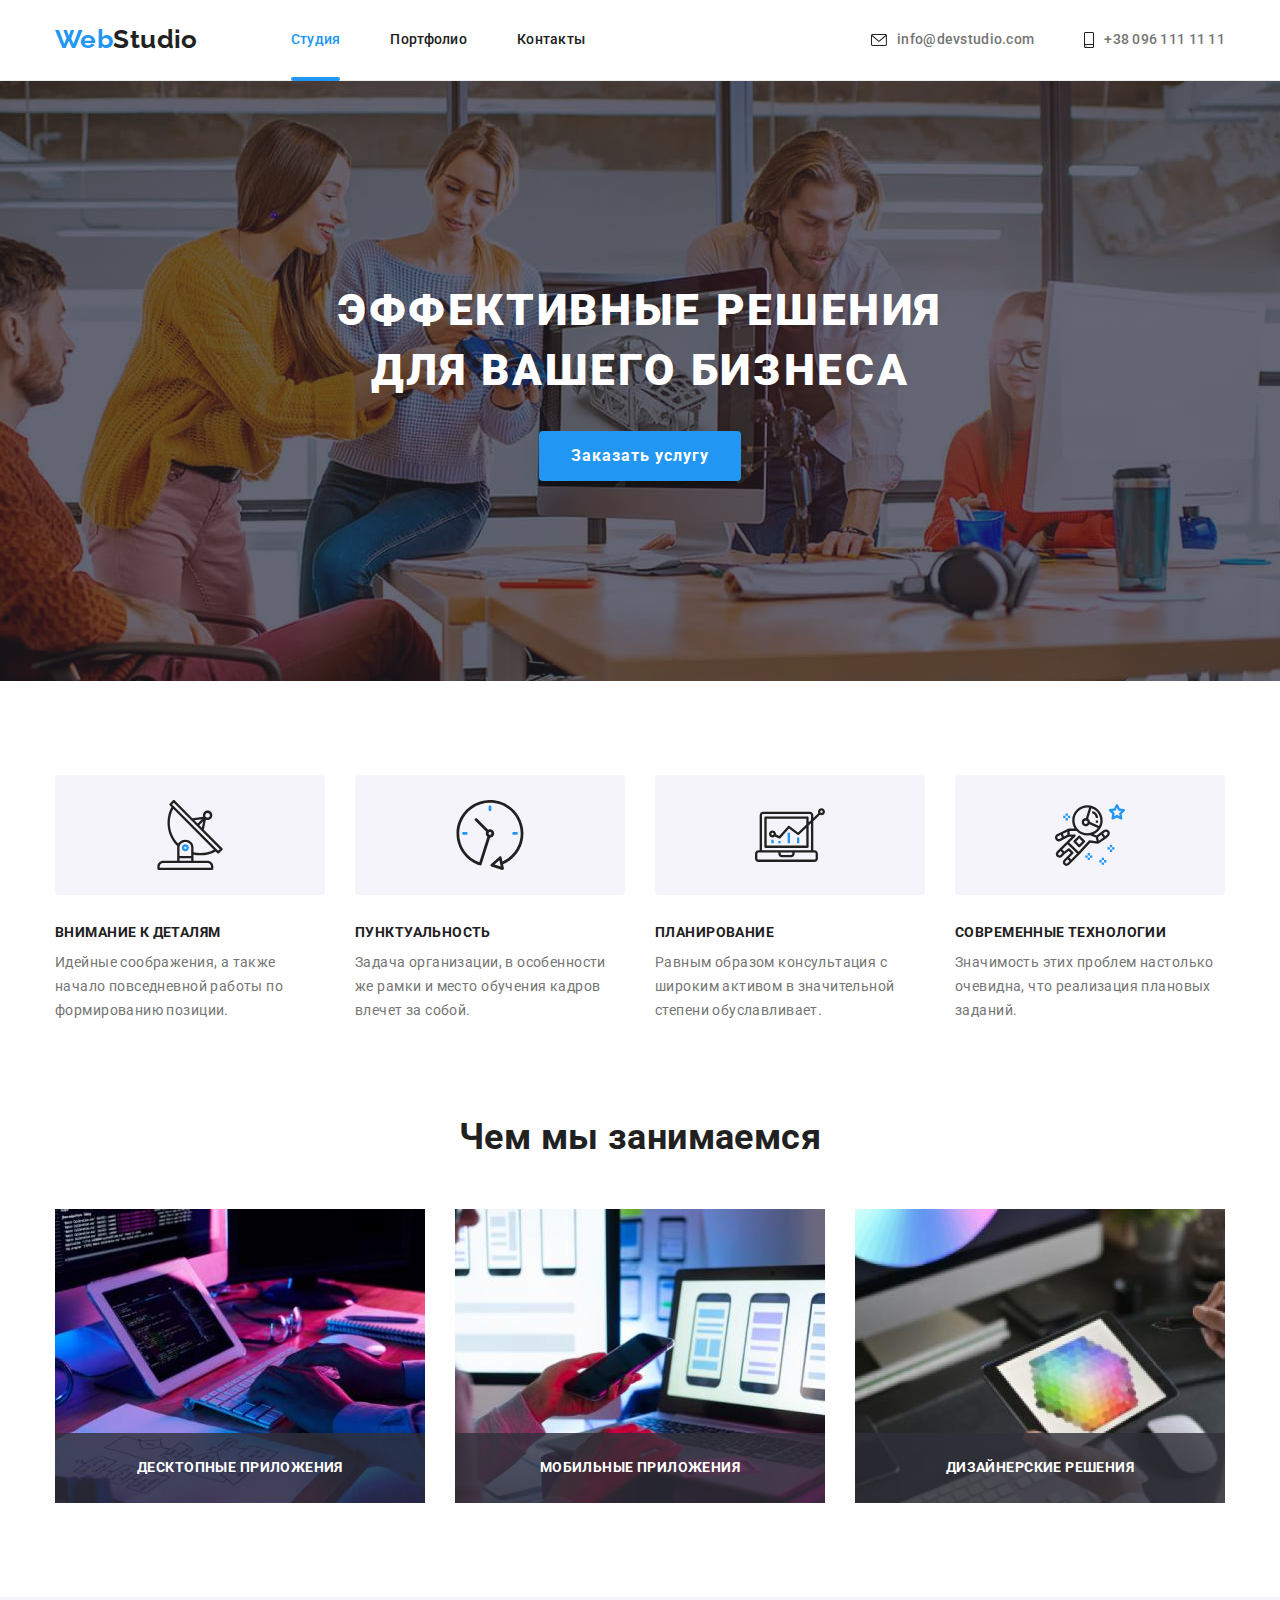
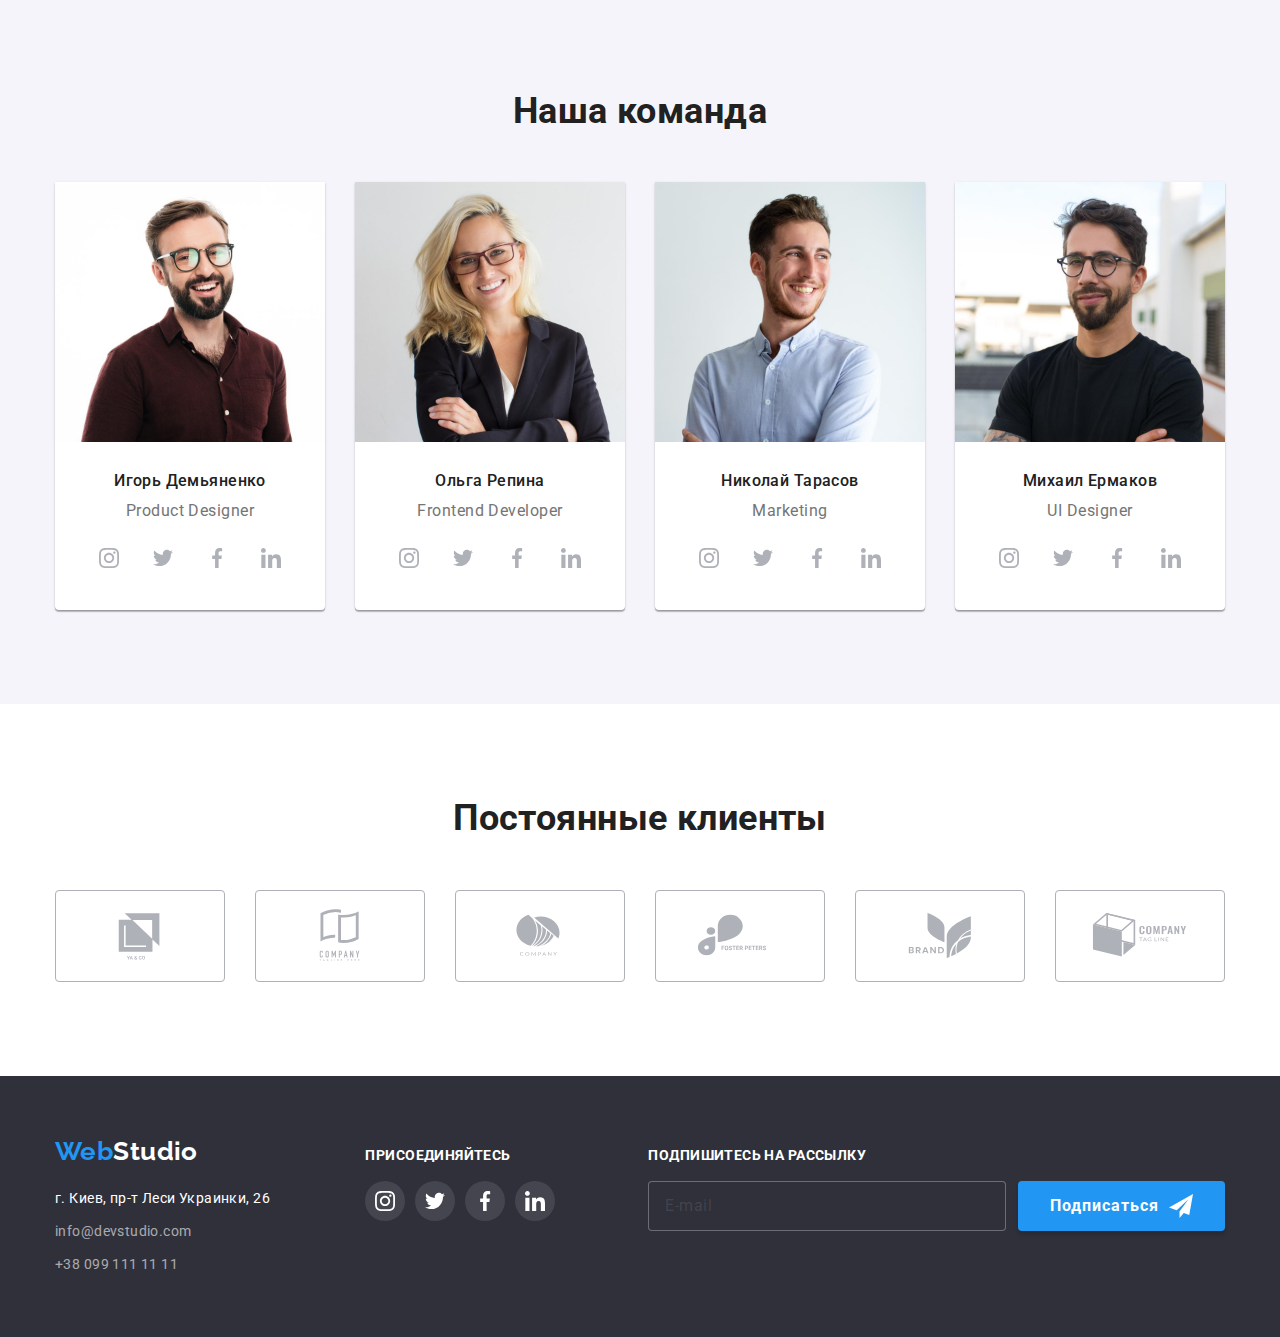
==== commit 6c32642d: "25-10" ====
--- a/index.html
+++ b/index.html
@@ -26,10 +26,15 @@
       <div class="container header__container">
         <a class="logo site-nav__logo animate__animated animate__flip " href="./index.html">Web<span class="site-nav__logo--black">Studio</span>
         </a>
+        <button class="burger" type="button" data-menu-button>
+          <svg class="burger--icon" width="40" height="40">
+            <use href="./images/sprite.svg#icon-burger"></use>
+          </svg>
+        </button>
         <nav class="site-nav">
           <ul class="nav">
             <li class="nav__item">
-              <a class="nav__link nav__link--current" href="./index.html">Студия</a>
+              <a class="nav__link nav__link--current" href="">Студия</a>
             </li>
             <li class="nav__item">
               <a class="nav__link " href="./portfolio.html">Портфолио</a>
@@ -56,11 +61,7 @@
         </ul>
       </div>
     
-      <button class="burger" type="button" data-menu-button>
-        <svg class="burger--icon" width="40" height="40">
-          <use href="./images/sprite.svg#icon-burger"></use>
-        </svg>
-      </button>
+     
       <div class="mobile-menu" data-menu>
         <button class="mobile--close" type="button" data-menu-close>
           <svg width="40" height="40">
@@ -281,7 +282,7 @@
               <picture>
                 <source
                   media="(min-width: 1200px)"
-                  srcset="./images/worker2.jpg 1x, ./images/worker2-desktop2x.jpg"
+                  srcset="./images/worker2.jpg 1x, ./images/worker2-desktop2x.jpg 2x"
                 />
 
                 <source
--- a/css/main.min.css
+++ b/css/main.min.css
@@ -1,2 +1,2 @@
-h1,h2,h3,h4,h5,h6,p{margin:0}ul{margin:0;padding:0;list-style:none}img{display:block;max-width:100%;height:auto}.section__title--visually-hidden,.checkbox__input--visually-hidden{position:absolute;clip:rect(0 0 0 0);width:1px;height:1px;margin:-1px}a{text-decoration:none;color:#212121}textarea{resize:none}body{font-size:14px;font-weight:400;line-height:1.71;letter-spacing:.03em;font-family:"Roboto",sans-serif;background-color:#fff;color:#757575}.container{padding-left:15px;padding-right:15px;margin-left:auto;margin-right:auto}@media screen and (min-width: 480px){.container{width:480px}}@media screen and (min-width: 768px){.container{width:768px}}@media screen and (min-width: 1200px){.container{width:1200px}}.section{padding-top:60px;padding-bottom:60px}@media screen and (min-width: 1200px){.section{padding-top:94px;padding-bottom:94px}}.section__title{font-weight:700;text-align:center;font-size:28px;line-height:0.84;margin-bottom:30px;color:#212121}@media screen and (min-width: 1200px){.section__title{margin-bottom:50px;font-size:36px;line-height:1.16}}header{border-bottom:1px solid #ececec}.header__container{display:flex;align-items:center;position:relative}.site-nav,.nav{display:flex;align-items:center}@media screen and (max-width: 767px){.site-nav,.nav{display:none}}.nav__item:not(:last-child){margin-right:50px}.nav__link{display:block;padding-bottom:32px;padding-top:32px}.nav__link,.contacts__link{font-weight:500;line-height:1.14;letter-spacing:0.02em;color:#212121;transition:250ms cubic-bezier(0.4, 0, 0.2, 1),fill 250ms cubic-bezier(0.4, 0, 0.2, 1)}.nav__link:hover,.nav__link:focus,.contacts__link:hover,.contacts__link:focus{color:#2196f3;fill:#2196f3}@media screen and (min-width: 768px) and (max-width: 1200px){.contacts{margin-left:auto}}@media screen and (max-width: 767px){.contacts{display:none}}@media screen and (min-width: 1200px){.contacts{display:flex;margin-left:auto;align-items:center}}@media screen and (min-width: 768px) and (max-width: 1200px){.contacts__item:not(:last-child){margin-bottom:10px}}@media screen and (min-width: 1200px){.contacts__item:not(:last-child){margin-right:50px}}.contacts__link{display:flex;align-items:center;color:#757575;fill:#212121}@media screen and (min-width: 1200px){.contacts__link{display:flex;justify-content:center;align-items:center;padding-top:32px;padding-bottom:32px}}@media screen and (min-width: 768px) and (max-width: 1200px){.contacts__link{font-size:12px}}.contacts__icon{margin-right:10px;justify-content:center;align-items:center}.nav__link--current{color:#2196f3;position:relative}.nav__link--current::after{position:absolute;display:block;content:"";width:100%;left:0;bottom:-1px;height:4px;background:#2196f3;border-radius:2px}.logo{padding-top:32px;padding-bottom:32px;display:block;font-size:24px;line-height:0.85;font-family:"Raleway",sans-serif;font-weight:700;cursor:pointer;color:#2196f3}@media screen and (min-width: 768px){.logo{padding-top:26px;padding-bottom:26px}}@media screen and (min-width: 1200px){.logo{padding-top:24px;padding-bottom:25px;font-size:26px;line-height:1.19}}@media screen and (min-width: 768px){.site-nav__logo{margin-right:88px}}@media screen and (min-width: 1200px){.site-nav__logo{margin-right:93px}}.site-nav__logo--black{color:#212121}.burger{padding:0;line-height:0;border:none;background-color:#fff;position:absolute;top:10px;right:15px;cursor:pointer}.burger:hover,.burger:focus{fill:#2196f3}@media screen and (min-width: 768px){.burger{display:none}}@media screen and (min-width: 768px){.mobile-menu{display:none}}@media screen and (max-width: 767px){.mobile-menu{display:flex;flex-direction:column;justify-content:space-between;background-color:#fff;position:fixed;top:0;left:0;width:100%;height:100%;z-index:1;padding:48px 40px;transform:translateX(100%);transition:transform 250ms cubic-bezier(0.4, 0, 0.2, 1)}.mobile-menu.is-open{transform:translateX(0)}}.mobile--close{border:none;background-color:transparent;position:absolute;top:10px;right:15px;cursor:pointer}.mobile--close:hover,.mobile--close:focus{fill:#2196f3}@media screen and (min-width: 768px){.mobile--close{display:none}}.mobile-nav__item:not(:last-child){margin-bottom:32px}.mobile-nav__link{font-size:34px;font-weight:500;line-height:1.18;letter-spacing:.02em;color:#212121}.mobile-nav__link--current{color:#2196f3}.mobile-contacts{margin-bottom:64px}.mobile-contacts__item:not(:last-child){margin-bottom:32px}.mobile-contacts__link{font-size:20px;font-weight:500;line-height:1.2;letter-spacing:.02em}.mobile-contacts__link--accent{font-size:34px;color:#2196f3}.social-mobile{display:flex}.social-mobile__item{padding-right:10px;border-right:1px solid rgba(33,33,33,0.2)}.social-mobile__item:not(:last-child){margin-right:10px}.social-mobile__link{font-size:14px;font-weight:500;line-height:1.29;letter-spacing:.02em;color:#2196f3}.hero{text-align:center;background-color:#c4c4c4;background-repeat:no-repeat;background-size:cover;background-position:center;height:400px;margin-left:auto;margin-right:auto;padding-top:118px;padding-bottom:118px;background-image:linear-gradient(rgba(47,48,58,0.4), rgba(47,48,58,0.4)),url(../images/hero-mobile.jpg)}@media screen and (min-device-pixel-ratio: 2), (min-resolution: 192dpi), (min-resolution: 2dppx){.hero{background-image:linear-gradient(rgba(47,48,58,0.4), rgba(47,48,58,0.4)),url(../images/hero-mobile2x.jpg)}}@media screen and (min-width: 768px){.hero{background-image:linear-gradient(rgba(47,48,58,0.4), rgba(47,48,58,0.4)),url(../images/hero-tablet.jpg)}}@media screen and (min-width: 768px) and (min-device-pixel-ratio: 2), screen and (min-width: 768px) and (min-resolution: 192dpi), screen and (min-width: 768px) and (min-resolution: 2dppx){.hero{background-image:linear-gradient(rgba(47,48,58,0.4), rgba(47,48,58,0.4)),url(../images/hero-tablet2x.jpg)}}@media screen and (min-width: 1200px){.hero{padding-top:200px;padding-bottom:200px;background-image:linear-gradient(rgba(47,48,58,0.4), rgba(47,48,58,0.4)),url(../images/bg-hero.jpg);max-width:1600px;height:600px}}@media screen and (min-width: 1200px) and (min-device-pixel-ratio: 2), screen and (min-width: 1200px) and (min-resolution: 192dpi), screen and (min-width: 1200px) and (min-resolution: 2dppx){.hero{background-image:linear-gradient(rgba(47,48,58,0.4), rgba(47,48,58,0.4)),url(../images/hero-desktop2x.jpg)}}.hero__title{font-size:26px;font-weight:900;line-height:1.62;letter-spacing:.06em;text-align:center;text-transform:uppercase;margin-bottom:30px;text-transform:uppercase;color:#fff}@media screen and (min-width: 1200px){.hero__title{font-size:44px;line-height:1.36}}.btn{font-size:16px;font-weight:700;line-height:1.88;letter-spacing:.06em;min-width:200px;height:50px;padding:10px 32px;border-radius:4px;border:none;cursor:pointer;color:#fff;background-color:#2196f3;box-shadow:0px 4px 4px rgba(0,0,0,0.15);transition:background-color 250ms cubic-bezier(0.4, 0, 0.2, 1),box-shadow 250ms cubic-bezier(0.4, 0, 0.2, 1)}.btn:hover,.btn:focus{background-color:#188ce8}@media screen and (min-width: 1200px){.features__section{padding-bottom:0px}}@media screen and (min-width: 768px){.features{display:flex;flex-wrap:wrap}}.festures__text{font-size:14px;font-weight:400;line-height:1.71;letter-spacing:.03em}.features__item{margin-top:30px;margin-left:30px}@media screen and (max-width: 767px){.features__item{margin-top:0;margin-left:0;max-width:450px}.features__item:not(:last-child){margin-bottom:30px}}@media screen and (min-width: 768px){.features__item{flex-basis:calc(100% / 2 - 30px)}}@media screen and (min-width: 1200px){.features__item{flex-basis:calc(100% / 4 - 30px)}}.features__thumb{display:flex;justify-content:center;align-items:center;height:120px;background-color:#f5f4fa;margin-bottom:30px;border-radius:4px}.features__title{font-size:14px;font-weight:700;line-height:1.14;letter-spacing:.03em;text-align:center;margin-bottom:10px;text-transform:uppercase;color:#212121}@media screen and (min-width: 768px){.features__title{text-align:left}}@media screen and (max-width: 1999px){.examples__section{display:none}}@media screen and (min-width: 1200px){.examples__section{display:block}}.examples{display:flex;flex-wrap:wrap;margin-top:calc(-1 * 30px);margin-left:calc(-1 * 30px)}.examples__item{margin-top:30px;margin-left:30px;flex-basis:calc(100% / 3 - 30px);position:relative}.examples__text{display:flex;justify-content:center;align-items:center;position:absolute;height:70px;width:100%;bottom:0;font-weight:700;line-height:1.14;letter-spacing:0.03em;text-transform:uppercase;color:#fff;background-color:rgba(47,48,58,0.8)}.team__section{background-color:#f5f4fa}.team{padding:0;text-align:center}@media screen and (min-width: 768px){.team{display:flex;flex-wrap:wrap;margin-top:-30px;margin-left:-30px}}.team__item{box-shadow:0px 1px 3px 0px 1px 3px rgba(0,0,0,0.12),0px 1px 1px rgba(0,0,0,0.14),0px 2px 1px rgba(0,0,0,0.2);border-radius:0px 0px 4px 4px;overflow:hidden;background-color:#fff}@media screen and (max-width: 767px){.team__item:not(:last-child){margin-bottom:30px}}@media screen and (min-width: 768px){.team__item{margin-top:30px;margin-left:30px;flex-basis:calc(100% / 2 - 30px)}}@media screen and (min-width: 1200px){.team__item{flex-basis:calc(100% / 4 - 30px)}}.team__box{padding-top:30px;padding-bottom:30px}.team__title{margin-bottom:10px;font-weight:500;font-size:16px;line-height:1.18;color:#212121}.team__text{font-size:16px;font-weight:400;line-height:1.19;letter-spacing:.03em}.social{display:flex;justify-content:center}.social:not(:last-child){margin-right:10px}.social__link{display:flex;justify-content:center;align-items:center;width:44px;height:44px;fill:#afb1b8;border-radius:50%;transition:background-color 250ms cubic-bezier(0.4, 0, 0.2, 1),fill 250ms cubic-bezier(0.4, 0, 0.2, 1)}.social__link:hover,.social__link:focus{fill:#fff;background-color:#2196f3}.social__item:not(:last-child){margin-right:10px}.clients{display:flex;flex-wrap:wrap;margin:-15px}.clients__item{margin:15px;height:92px;flex-basis:calc((100% - 60px) / 2)}@media screen and (min-width: 768px){.clients__item{flex-basis:calc((100% - 90px) / 3)}}@media screen and (min-width: 1200px){.clients__item{flex-basis:calc((100% - 180px) / 6)}}.clients__link{display:flex;justify-content:center;align-items:center;width:100%;height:100%;border:1px solid #afb1b8;border-radius:4px;fill:#afb1b8;transition:fill 250ms cubic-bezier(0.4, 0, 0.2, 1),border 250ms cubic-bezier(0.4, 0, 0.2, 1)}.clients__link:hover,.clients__link:focus{border:1px solid #2196f3;fill:#2196f3}.footer{padding-top:60px;padding-bottom:60px;background-color:#2f303a}@media screen and (max-width: 767px){.footer{text-align:center}}@media screen and (min-width: 768px){.footer__container{display:flex;flex-wrap:wrap;justify-content:space-around;align-items:baseline}}@media screen and (min-width: 1200px){.footer__container{display:flex;align-items:baseline;flex-wrap:nowrap}}@media screen and (max-width: 1199px){.footer__address{text-align:center;margin-bottom:60px}}@media screen and (min-width: 1200px){.footer__address{margin-right:70px;flex-grow:1}}.address{font-style:normal}.address__item:not(:last-child){margin-bottom:9px}.address__map{color:#fff;transition:color 250ms cubic-bezier(0.4, 0, 0.2, 1)}.address__map:hover,.address__map:focus{color:#2196f3}.address__link{color:rgba(255,255,255,0.6);transition:color 250ms cubic-bezier(0.4, 0, 0.2, 1)}.address__link:hover,.address__link:focus{color:#2196f3}.footer__box{display:inline-block}@media screen and (max-width: 767px){.footer__box{margin-bottom:60px}}@media screen and (min-width: 1200px){.footer__box{margin-right:93px}}.footer__text{margin-bottom:20px;font-weight:700;font-size:14px;line-height:0.87;text-transform:uppercase;color:#fff}@media screen and (max-width: 1199px){.footer__text{text-align:center}}.footer__social{display:flex;justify-content:center}.footer__social-item:not(:last-child){margin-right:10px}.footer__social-link{display:flex;justify-content:center;align-items:center;width:40px;height:40px;fill:#fff;background-color:rgba(255,255,255,0.1);border-radius:50%;transition:background-color 250ms cubic-bezier(0.4, 0, 0.2, 1),fill 250ms cubic-bezier(0.4, 0, 0.2, 1)}.footer__social-link:hover,.footer__social-link:focus{fill:#fff;background-color:#2196f3;border-radius:50%}.footer__logo{font-family:"Raleway",sans-serif;display:block;padding:0}.footer__logo--white{color:#fff}.logo__item{margin-bottom:20px}.form__box{margin:0 auto}@media screen and (min-width: 768px) and (max-width: 1199px){.form__box{margin-top:60px}}@media screen and (max-width: 1199px){.footer__form{text-align:center;flex-direction:column}}@media screen and (min-width: 1200px){.footer__form{display:flex}}.footer__input{width:100%;min-height:50px;padding:15px 16px;border:1px solid rgba(255,255,255,0.3);filter:0px 4px 4px rgba(0,0,0,0.15);border-radius:4px;background-color:#2f303a;color:#f5f4fa;display:inline-block;margin-right:12px}@media screen and (min-width: 768px){.footer__input{width:450px}}@media screen and (min-width: 1200px){.footer__input{width:358px}}.footer__input::placeholder{font-size:16px;line-height:1.25;align-items:center;letter-spacing:0.03em;color:rgba(255,255,255,0.1)}@media screen and (max-width: 1199px){.footer__btn{margin-top:20px;display:flex;margin-right:auto;margin-left:auto}}@media screen and (min-width: 768px){.footer__btn{display:flex;justify-content:center;align-items:center}}.btn__icon{margin-left:10px;fill:#fff}.backdrop{position:fixed;top:0;left:0;width:100%;height:100%;overflow-y:scroll;background-color:rgba(0,0,0,0.2);opacity:1;transition:opacity 250ms cubic-bezier(0.4, 0, 0.2, 1),visibility 250ms cubic-bezier(0.4, 0, 0.2, 1);padding:93px 15px}.backdrop.is-hidden .modal{transform:translate(-50%, -50%) scale(0.9);transition:transform 250ms cubic-bezier(0.4, 0, 0.2, 1)}.modal{width:100%;background-color:#fff;box-shadow:0px 1px 3px 0px 1px 3px rgba(0,0,0,0.12),0px 1px 1px rgba(0,0,0,0.14),0px 2px 1px rgba(0,0,0,0.2);border-radius:4px;opacity:1;transition:opacity 250ms cubic-bezier(0.4, 0, 0.2, 1),translate 250ms cubic-bezier(0.4, 0, 0.2, 1),transform 250ms cubic-bezier(0.4, 0, 0.2, 1)}@media screen and (max-width: 767px){.modal{max-width:450px;position:relative}}@media screen and (min-width: 768px) and (max-width: 1199px){.modal{max-width:450px;position:absolute;top:50%;left:50%;transform:translate(-50%, -50%) scale(1)}}@media screen and (min-width: 1200px){.modal{max-width:528px;position:absolute;top:50%;left:50%;transform:translate(-50%, -50%) scale(1)}}.modal__btn{display:flex;justify-content:center;align-items:center;position:absolute;top:8px;right:8px;border:1px solid rgba(0,0,0,0.1);background-color:#fff;border-radius:50%;width:30px;height:30px;cursor:pointer;padding:0;fill:#212121;transition:fill 250ms cubic-bezier(0.4, 0, 0.2, 1)}.modal__btn--accent:hover,.modal__btn--accent:focus{fill:#2196f3}.backdrop.is-hidden{opacity:0;pointer-events:none;visibility:hidden}.form{padding:40px;margin-left:auto;margin-right:auto}.form__title{font-size:17px;font-weight:700;line-height:1.18;letter-spacing:.03em;text-align:center;margin-bottom:12px;color:#212121}.form__field{font-size:12px;font-weight:400;line-height:1.17;letter-spacing:.01em;display:flex;flex-direction:column;margin-bottom:10px;position:relative;transition:border 250ms cubic-bezier(0.4, 0, 0.2, 1),fill 250ms cubic-bezier(0.4, 0, 0.2, 1)}.form__field:focus-within .form__input{outline:none;border:1px solid #2196f3}.form__field:focus-within .form__icon{fill:#2196f3}.form__input{margin-top:4px;border:1px solid rgba(33,33,33,0.2);border-radius:4px;padding:11px 12px;padding-left:40px}.form__icon{position:absolute;top:55%;left:11px;justify-content:center;align-items:center}.comment{padding:12px 16px;border:1px solid rgba(33,33,33,0.2);border-radius:4px;height:120px}.comment::placeholder{color:rgba(117,117,117,0.5);font-size:12px;line-height:0.85;letter-spacing:0.01em}.checkbox__label{display:flex;justify-content:center;align-items:center;font-size:14px;font-weight:400;line-height:1.71;letter-spacing:.03em;margin-bottom:30px}@media screen and (max-width: 1199px){.checkbox__label{font-size:12px;line-height:1.16}}.checkbox__icon{display:flex;align-items:center;margin-right:8px;width:16px;height:15px;border-radius:4px;border:2px solid #212121}.checkbox__input{display:flex;justify-content:center;align-items:center;margin-right:8px}.checkbox__input:checked+.checkbox__icon{border-color:#2196f3;background-color:#2196f3;background-image:url(../images/full-check.svg);background-size:contain;background-origin:border-box}.form__link{text-decoration-line:underline;color:#2196f3;margin-left:3px}.form__btn{padding:10px 55px;display:block;margin-left:auto;margin-right:auto;align-items:center;text-align:center}.filter{display:flex;flex-wrap:wrap}@media screen and (min-width: 1200px){.filter{justify-content:center;margin-bottom:50px}}@media screen and (max-width: 767px){.filter{margin-bottom:40px}}@media screen and (min-width: 768px) and (max-width: 1199px){.filter{justify-content:center;margin-bottom:30px}}.filter__item:not(:last-child){margin-right:8px}@media screen and (max-width: 767px){.filter__item:nth-child(-n+3){margin-bottom:15px}}.filter__btn{padding:6px 22px;font-size:16px;font-weight:500;line-height:1.63;letter-spacing:.03em;border:none;border-radius:4px;cursor:pointer;color:#212121;background-color:#f5f4fa;transition:background-color 250ms cubic-bezier(0.4, 0, 0.2, 1),color 250ms cubic-bezier(0.4, 0, 0.2, 1),box-shadow 250ms cubic-bezier(0.4, 0, 0.2, 1)}.filter__btn:hover,.filter__btn:focus{color:#fff;background-color:#2196f3;box-shadow:0px 3px 1px rgba(0,0,0,0.1),0px 1px 2px rgba(0,0,0,0.08),0px 2px 2px rgba(0,0,0,0.12)}@media screen and (min-width: 768px){.projects{display:flex;flex-wrap:wrap;margin-top:-30px;margin-left:-30px}}@media screen and (max-width: 767px){.projects__item{margin-bottom:30px}.projects__item:last-child{margin-bottom:0}}@media screen and (min-width: 768px){.projects__item{margin-top:30px;margin-left:30px;flex-basis:calc(100% / 2 - 30px)}}@media screen and (min-width: 1200px){.projects__item{flex-basis:calc(100% / 3 - 30px)}}.projects__link{display:block;transition:box-shadow 250ms cubic-bezier(0.4, 0, 0.2, 1)}.projects__link:hover,.projects__link:focus{box-shadow:0px 1px 1px rgba(0,0,0,0.12),0px 4px 4px rgba(0,0,0,0.06),1px 4px 6px rgba(0,0,0,0.16)}.projects__card-box{position:relative;overflow:hidden}.projects__overlay{position:absolute;font-size:18px;line-height:1.56;letter-spacing:0.03em;color:#fff;background:rgba(33,150,243,0.9);justify-content:center;align-items:center;padding:63px 24px;height:101%;width:100%;top:0;left:0;transform:translateY(100%);transition:transform 250ms cubic-bezier(0.4, 0, 0.2, 1)}.projects__link:hover .projects__overlay,.projects__link:focus .projects__overlay{transform:translateY(0%)}.projects__box{padding:20px 24px;border-left:1px solid #eee;border-right:1px solid #eee;border-bottom:1px solid #eee}.projects__title{font-size:18px;font-weight:700;line-height:2;letter-spacing:.06em;margin-bottom:4px;color:#212121}.projects__text{font-size:16px;line-height:1.87}
+h1,h2,h3,h4,h5,h6,p{margin:0}ul{margin:0;padding:0;list-style:none}img{display:block;max-width:100%;height:auto}.section__title--visually-hidden,.checkbox__input--visually-hidden{position:absolute;clip:rect(0 0 0 0);width:1px;height:1px;margin:-1px}a{text-decoration:none;color:#212121}textarea{resize:none}body{font-size:14px;font-weight:400;line-height:1.71;letter-spacing:.03em;font-family:"Roboto",sans-serif;background-color:#fff;color:#757575}.container{padding-left:15px;padding-right:15px;margin-left:auto;margin-right:auto}@media screen and (min-width: 480px){.container{width:480px}}@media screen and (min-width: 768px){.container{width:768px}}@media screen and (min-width: 1200px){.container{width:1200px}}.section{padding-top:60px;padding-bottom:60px}@media screen and (min-width: 1200px){.section{padding-top:94px;padding-bottom:94px}}.section__title{font-weight:700;text-align:center;font-size:28px;line-height:0.84;margin-bottom:30px;color:#212121}@media screen and (min-width: 1200px){.section__title{margin-bottom:50px;font-size:36px;line-height:1.16}}header{border-bottom:1px solid #ececec}.header__container{display:flex;align-items:center;justify-content:space-between}.site-nav,.nav{display:flex;align-items:center}@media screen and (max-width: 767px){.site-nav,.nav{display:none}}.nav__item:not(:last-child){margin-right:50px}.nav__link{display:block;padding-bottom:32px;padding-top:32px}.nav__link,.contacts__link{font-weight:500;line-height:1.14;letter-spacing:0.02em;color:#212121;transition:250ms cubic-bezier(0.4, 0, 0.2, 1),fill 250ms cubic-bezier(0.4, 0, 0.2, 1)}.nav__link:hover,.nav__link:focus,.contacts__link:hover,.contacts__link:focus{color:#2196f3;fill:#2196f3}@media screen and (min-width: 768px) and (max-width: 1200px){.contacts{margin-left:auto}}@media screen and (max-width: 767px){.contacts{display:none}}@media screen and (min-width: 1200px){.contacts{display:flex;margin-left:auto;align-items:center}}@media screen and (min-width: 768px) and (max-width: 1200px){.contacts__item:not(:last-child){margin-bottom:10px}}@media screen and (min-width: 1200px){.contacts__item:not(:last-child){margin-right:50px}}.contacts__link{display:flex;align-items:center;color:#757575;fill:#212121}@media screen and (min-width: 1200px){.contacts__link{display:flex;justify-content:center;align-items:center;padding-top:32px;padding-bottom:32px}}@media screen and (min-width: 768px) and (max-width: 1200px){.contacts__link{font-size:12px}}.contacts__icon{margin-right:10px;justify-content:center;align-items:center;color:#757575}.nav__link--current{color:#2196f3;position:relative}.nav__link--current::after{position:absolute;display:block;content:"";width:100%;left:0;bottom:-1px;height:4px;background:#2196f3;border-radius:2px}.logo{padding-top:32px;padding-bottom:32px;display:block;font-size:24px;line-height:0.85;font-family:"Raleway",sans-serif;font-weight:700;cursor:pointer;color:#2196f3}@media screen and (min-width: 768px){.logo{padding-top:26px;padding-bottom:26px}}@media screen and (min-width: 1200px){.logo{padding-top:24px;padding-bottom:25px;font-size:26px;line-height:1.19}}@media screen and (min-width: 768px){.site-nav__logo{margin-right:88px}}@media screen and (min-width: 1200px){.site-nav__logo{margin-right:93px}}.site-nav__logo--black{color:#212121}.burger{padding:0;line-height:0;border:none;background-color:#fff;cursor:pointer}.burger:hover,.burger:focus{fill:#2196f3}@media screen and (min-width: 768px){.burger{display:none}}@media screen and (min-width: 768px){.mobile-menu{display:none}}@media screen and (max-width: 767px){.mobile-menu{display:flex;flex-direction:column;justify-content:space-between;background-color:#fff;position:fixed;top:0;left:0;width:100%;height:100%;z-index:1;padding:48px 40px;transform:translateX(100%);transition:transform 250ms cubic-bezier(0.4, 0, 0.2, 1)}.mobile-menu.is-open{transform:translateX(0)}}.mobile--close{border:none;background-color:transparent;position:absolute;top:10px;right:15px;cursor:pointer}.mobile--close:hover,.mobile--close:focus{fill:#2196f3}@media screen and (min-width: 768px){.mobile--close{display:none}}.mobile-nav__item:not(:last-child){margin-bottom:32px}.mobile-nav__link{font-size:34px;font-weight:500;line-height:1.18;letter-spacing:.02em;color:#212121}.mobile-nav__link--current{color:#2196f3}.mobile-contacts{margin-bottom:64px}.mobile-contacts__item:not(:last-child){margin-bottom:32px}.mobile-contacts__link{font-size:20px;font-weight:500;line-height:1.2;letter-spacing:.02em}.mobile-contacts__link--accent{font-size:34px;color:#2196f3}.social-mobile{display:flex}.social-mobile__item{padding-right:10px;border-right:1px solid rgba(33,33,33,0.2)}.social-mobile__item:not(:last-child){margin-right:10px}.social-mobile__link{font-size:14px;font-weight:500;line-height:1.29;letter-spacing:.02em;color:#2196f3}.hero{text-align:center;background-color:#c4c4c4;background-repeat:no-repeat;background-size:cover;background-position:center;height:400px;margin-left:auto;margin-right:auto;padding-top:118px;padding-bottom:118px;background-image:linear-gradient(rgba(47,48,58,0.4), rgba(47,48,58,0.4)),url(../images/hero-mobile.jpg)}@media screen and (min-device-pixel-ratio: 2), (min-resolution: 192dpi), (min-resolution: 2dppx){.hero{background-image:linear-gradient(rgba(47,48,58,0.4), rgba(47,48,58,0.4)),url(../images/hero-mobile2x.jpg)}}@media screen and (min-width: 768px){.hero{background-image:linear-gradient(rgba(47,48,58,0.4), rgba(47,48,58,0.4)),url(../images/hero-tablet.jpg)}}@media screen and (min-width: 768px) and (min-device-pixel-ratio: 2), screen and (min-width: 768px) and (min-resolution: 192dpi), screen and (min-width: 768px) and (min-resolution: 2dppx){.hero{background-image:linear-gradient(rgba(47,48,58,0.4), rgba(47,48,58,0.4)),url(../images/hero-tablet2x.jpg)}}@media screen and (min-width: 1200px){.hero{padding-top:200px;padding-bottom:200px;background-image:linear-gradient(rgba(47,48,58,0.4), rgba(47,48,58,0.4)),url(../images/bg-hero.jpg);max-width:1600px;height:600px}}@media screen and (min-width: 1200px) and (min-device-pixel-ratio: 2), screen and (min-width: 1200px) and (min-resolution: 192dpi), screen and (min-width: 1200px) and (min-resolution: 2dppx){.hero{background-image:linear-gradient(rgba(47,48,58,0.4), rgba(47,48,58,0.4)),url(../images/hero-desktop2x.jpg)}}.hero__title{font-size:26px;font-weight:900;line-height:1.62;letter-spacing:.06em;text-align:center;text-transform:uppercase;margin-bottom:30px;text-transform:uppercase;color:#fff}@media screen and (min-width: 1200px){.hero__title{font-size:44px;line-height:1.36}}.btn{font-size:16px;font-weight:700;line-height:1.88;letter-spacing:.06em;min-width:200px;height:50px;padding:10px 32px;border-radius:4px;border:none;cursor:pointer;color:#fff;background-color:#2196f3;box-shadow:0px 4px 4px rgba(0,0,0,0.15);transition:background-color 250ms cubic-bezier(0.4, 0, 0.2, 1),box-shadow 250ms cubic-bezier(0.4, 0, 0.2, 1)}.btn:hover,.btn:focus{background-color:#188ce8}@media screen and (min-width: 1200px){.features__section{padding-bottom:0px}}@media screen and (min-width: 768px){.features{display:flex;flex-wrap:wrap;margin-left:-30px}}.festures__text{font-size:14px;font-weight:400;line-height:1.71;letter-spacing:.03em}@media screen and (max-width: 767px){.features__item{margin-top:0;margin-left:0;max-width:450px}.features__item:not(:last-child){margin-bottom:30px}}@media screen and (min-width: 768px){.features__item{flex-basis:calc(100% / 2 - 30px);margin-left:30px}}@media screen and (min-width: 1200px){.features__item{flex-basis:calc(100% / 4 - 30px)}}.features__thumb{display:flex;justify-content:center;align-items:center;height:120px;background-color:#f5f4fa;margin-bottom:30px;border-radius:4px}.features__title{font-size:14px;font-weight:700;line-height:1.14;letter-spacing:.03em;text-align:center;margin-bottom:10px;text-transform:uppercase;color:#212121}@media screen and (min-width: 768px){.features__title{text-align:left}}@media screen and (max-width: 1999px){.examples__section{display:none}}@media screen and (min-width: 1200px){.examples__section{display:block}}.examples{display:flex;flex-wrap:wrap;margin-top:calc(-1 * 30px);margin-left:calc(-1 * 30px)}.examples__item{margin-top:30px;margin-left:30px;flex-basis:calc(100% / 3 - 30px);position:relative}.examples__text{display:flex;justify-content:center;align-items:center;position:absolute;height:70px;width:100%;bottom:0;font-weight:700;line-height:1.14;letter-spacing:0.03em;text-transform:uppercase;color:#fff;background-color:rgba(47,48,58,0.8)}.team__section{background-color:#f5f4fa}.team{padding:0;text-align:center}@media screen and (min-width: 768px){.team{display:flex;flex-wrap:wrap;margin-top:-30px;margin-left:-30px}}.team__item{box-shadow:0px 1px 3px rgba(0,0,0,0.12),0px 1px 1px rgba(0,0,0,0.14),0px 2px 1px rgba(0,0,0,0.2);border-radius:0px 0px 4px 4px;overflow:hidden;background-color:#fff}@media screen and (max-width: 767px){.team__item:not(:last-child){margin-bottom:30px}}@media screen and (min-width: 768px){.team__item{margin-top:30px;margin-left:30px;flex-basis:calc(100% / 2 - 30px)}}@media screen and (min-width: 1200px){.team__item{flex-basis:calc(100% / 4 - 30px)}}.team__box{padding-top:30px;padding-bottom:30px}.team__title{margin-bottom:10px;font-weight:500;font-size:16px;line-height:1.18;color:#212121}.team__text{font-size:16px;font-weight:400;line-height:1.19;letter-spacing:.03em;margin-bottom:16px}.social{display:flex;justify-content:center}.social:not(:last-child){margin-right:10px}.social__link{display:flex;justify-content:center;align-items:center;width:44px;height:44px;fill:#afb1b8;border-radius:50%;transition:background-color 250ms cubic-bezier(0.4, 0, 0.2, 1),fill 250ms cubic-bezier(0.4, 0, 0.2, 1)}.social__link:hover,.social__link:focus{fill:#fff;background-color:#2196f3}.social__item:not(:last-child){margin-right:10px}.clients{display:flex;flex-wrap:wrap;margin:-15px}.clients__item{margin:15px;height:92px;flex-basis:calc((100% - 60px) / 2)}@media screen and (min-width: 768px){.clients__item{flex-basis:calc((100% - 90px) / 3)}}@media screen and (min-width: 1200px){.clients__item{flex-basis:calc((100% - 180px) / 6)}}.clients__link{display:flex;justify-content:center;align-items:center;width:100%;height:100%;border:1px solid #afb1b8;border-radius:4px;fill:#afb1b8;transition:fill 250ms cubic-bezier(0.4, 0, 0.2, 1),border 250ms cubic-bezier(0.4, 0, 0.2, 1)}.clients__link:hover,.clients__link:focus{border:1px solid #2196f3;fill:#2196f3}.footer{padding-top:60px;padding-bottom:60px;background-color:#2f303a}@media screen and (max-width: 767px){.footer{text-align:center}}@media screen and (min-width: 768px){.footer__container{display:flex;flex-wrap:wrap;justify-content:space-around;align-items:baseline}}@media screen and (min-width: 1200px){.footer__container{display:flex;align-items:baseline;flex-wrap:nowrap}}@media screen and (max-width: 1199px){.footer__address{text-align:center}}@media screen and (min-width: 1200px){.footer__address{margin-right:70px;flex-grow:1}}.address{font-style:normal}.address__item:not(:last-child){margin-bottom:9px}.address__map{color:#fff;transition:color 250ms cubic-bezier(0.4, 0, 0.2, 1)}.address__map:hover,.address__map:focus{color:#2196f3}.address__link{color:rgba(255,255,255,0.6);transition:color 250ms cubic-bezier(0.4, 0, 0.2, 1)}.address__link:hover,.address__link:focus{color:#2196f3}.footer__box{display:inline-block}@media screen and (max-width: 767px){.footer__box{margin-bottom:60px}}@media screen and (min-width: 1200px){.footer__box{margin-right:93px}}.footer__text{margin-bottom:20px;font-weight:700;font-size:14px;line-height:0.87;text-transform:uppercase;color:#fff}@media screen and (max-width: 1199px){.footer__text{text-align:center}}.footer__social{display:flex;justify-content:center}.footer__social-item:not(:last-child){margin-right:10px}.footer__social-link{display:flex;justify-content:center;align-items:center;width:40px;height:40px;fill:#fff;background-color:rgba(255,255,255,0.1);border-radius:50%;transition:background-color 250ms cubic-bezier(0.4, 0, 0.2, 1),fill 250ms cubic-bezier(0.4, 0, 0.2, 1)}.footer__social-link:hover,.footer__social-link:focus{fill:#fff;background-color:#2196f3;border-radius:50%}.footer__logo{font-family:"Raleway",sans-serif;display:block;padding:0}.footer__logo--white{color:#fff}.logo__item{margin-bottom:20px}.form__box{margin:0 auto}@media screen and (min-width: 768px) and (max-width: 1199px){.form__box{margin-top:60px}}@media screen and (max-width: 1199px){.footer__form{text-align:center;flex-direction:column}}@media screen and (min-width: 1200px){.footer__form{display:flex}}.footer__input{width:100%;min-height:50px;padding:15px 16px;border:1px solid rgba(255,255,255,0.3);filter:0px 4px 4px rgba(0,0,0,0.15);border-radius:4px;background-color:#2f303a;color:#f5f4fa;display:inline-block;margin-right:12px}@media screen and (min-width: 768px){.footer__input{width:450px}}@media screen and (min-width: 1200px){.footer__input{width:358px}}.footer__input::placeholder{font-size:16px;line-height:1.25;align-items:center;letter-spacing:0.03em;color:rgba(255,255,255,0.1)}@media screen and (max-width: 1199px){.footer__btn{margin-top:20px;display:flex;margin-right:auto;margin-left:auto}}@media screen and (min-width: 768px){.footer__btn{display:flex;justify-content:center;align-items:center}}.btn__icon{margin-left:10px;fill:#fff}.backdrop{position:fixed;top:0;left:0;width:100%;height:100%;overflow-y:scroll;background-color:rgba(0,0,0,0.2);opacity:1;transition:opacity 250ms cubic-bezier(0.4, 0, 0.2, 1),visibility 250ms cubic-bezier(0.4, 0, 0.2, 1);padding:15px}.backdrop.is-hidden .modal{transform:translate(-50%, -50%) scale(0.9);transition:transform 250ms cubic-bezier(0.4, 0, 0.2, 1)}.modal{width:100%;background-color:#fff;box-shadow:0px 1px 3px 0px 1px 3px rgba(0,0,0,0.12),0px 1px 1px rgba(0,0,0,0.14),0px 2px 1px rgba(0,0,0,0.2);border-radius:4px;opacity:1;transition:opacity 250ms cubic-bezier(0.4, 0, 0.2, 1),translate 250ms cubic-bezier(0.4, 0, 0.2, 1),transform 250ms cubic-bezier(0.4, 0, 0.2, 1)}@media screen and (max-width: 767px){.modal{max-width:450px;position:relative}}@media screen and (min-width: 768px) and (max-width: 1199px){.modal{max-width:450px;position:absolute;top:50%;left:50%;transform:translate(-50%, -50%) scale(1)}}@media screen and (min-width: 1200px){.modal{max-width:528px;position:absolute;top:50%;left:50%;transform:translate(-50%, -50%) scale(1)}}.modal__btn{display:flex;justify-content:center;align-items:center;position:absolute;top:8px;right:8px;border:1px solid rgba(0,0,0,0.1);background-color:#fff;border-radius:50%;width:30px;height:30px;cursor:pointer;padding:0;fill:#212121;transition:fill 250ms cubic-bezier(0.4, 0, 0.2, 1)}.modal__btn--accent:hover,.modal__btn--accent:focus{fill:#2196f3}.backdrop.is-hidden{opacity:0;pointer-events:none;visibility:hidden}.form{padding:40px;margin-left:auto;margin-right:auto}.form__title{font-size:17px;font-weight:700;line-height:1.18;letter-spacing:.03em;text-align:center;margin-bottom:12px;color:#212121}.form__field{font-size:12px;font-weight:400;line-height:1.17;letter-spacing:.01em;display:flex;flex-direction:column;margin-bottom:10px;position:relative;transition:border 250ms cubic-bezier(0.4, 0, 0.2, 1),fill 250ms cubic-bezier(0.4, 0, 0.2, 1)}.form__field:focus-within .form__input{outline:none;border:1px solid #2196f3}.form__field:focus-within .form__icon{fill:#2196f3}.form__input{margin-top:4px;border:1px solid rgba(33,33,33,0.2);border-radius:4px;padding:11px 12px;padding-left:40px}.form__icon{position:absolute;top:55%;left:11px;justify-content:center;align-items:center}.comment{padding:12px 16px;border:1px solid rgba(33,33,33,0.2);border-radius:4px;height:120px}.comment::placeholder{color:rgba(117,117,117,0.5);font-size:12px;line-height:0.85;letter-spacing:0.01em}.checkbox__label{display:flex;justify-content:center;align-items:center;font-size:14px;font-weight:400;line-height:1.71;letter-spacing:.03em;margin-bottom:30px}@media screen and (max-width: 1199px){.checkbox__label{font-size:12px;line-height:1.16}}.checkbox__icon{display:flex;align-items:center;margin-right:8px;width:16px;height:15px;border-radius:4px;border:2px solid #212121}.checkbox__input{display:flex;justify-content:center;align-items:center;margin-right:8px}.checkbox__input:checked+.checkbox__icon{border-color:#2196f3;background-color:#2196f3;background-image:url(../images/full-check.svg);background-size:contain;background-origin:border-box}.form__link{text-decoration-line:underline;color:#2196f3;margin-left:3px}.form__btn{padding:10px 55px;display:block;margin-left:auto;margin-right:auto;align-items:center;text-align:center}.filter{display:flex;flex-wrap:wrap}@media screen and (min-width: 1200px){.filter{justify-content:center;margin-bottom:50px}}@media screen and (max-width: 767px){.filter{margin-bottom:40px}}@media screen and (min-width: 768px) and (max-width: 1199px){.filter{justify-content:center;margin-bottom:30px}}@media screen and (max-width: 767px){.filter__item:not(:last-child){margin-right:8px}.filter__item:not(:last-child):nth-child(3){margin-right:0}}@media screen and (min-width: 768px){.filter__item:not(:last-child){margin-right:8px}}@media screen and (max-width: 767px){.filter__item:nth-child(-n+3){margin-bottom:15px}}.filter__btn{padding:6px 22px;font-size:16px;font-weight:500;line-height:1.63;letter-spacing:.03em;border:none;border-radius:4px;cursor:pointer;color:#212121;background-color:#f5f4fa;transition:background-color 250ms cubic-bezier(0.4, 0, 0.2, 1),color 250ms cubic-bezier(0.4, 0, 0.2, 1),box-shadow 250ms cubic-bezier(0.4, 0, 0.2, 1)}.filter__btn:hover,.filter__btn:focus{color:#fff;background-color:#2196f3;box-shadow:0px 3px 1px rgba(0,0,0,0.1),0px 1px 2px rgba(0,0,0,0.08),0px 2px 2px rgba(0,0,0,0.12)}@media screen and (min-width: 768px){.projects{display:flex;flex-wrap:wrap;margin-top:-30px;margin-left:-30px}}@media screen and (max-width: 767px){.projects__item{margin-bottom:30px}.projects__item:last-child{margin-bottom:0}}@media screen and (min-width: 768px){.projects__item{margin-top:30px;margin-left:30px;flex-basis:calc(100% / 2 - 30px)}}@media screen and (min-width: 1200px){.projects__item{flex-basis:calc(100% / 3 - 30px)}}.projects__link{display:block;transition:box-shadow 250ms cubic-bezier(0.4, 0, 0.2, 1)}.projects__link:hover,.projects__link:focus{box-shadow:0px 1px 1px rgba(0,0,0,0.12),0px 4px 4px rgba(0,0,0,0.06),1px 4px 6px rgba(0,0,0,0.16)}.projects__card-box{position:relative;overflow:hidden}.projects__overlay{position:absolute;font-size:18px;line-height:1.56;letter-spacing:0.03em;color:#fff;background:rgba(33,150,243,0.9);justify-content:center;align-items:center;padding:63px 24px;height:101%;width:100%;top:0;left:0;transform:translateY(100%);transition:transform 250ms cubic-bezier(0.4, 0, 0.2, 1)}.projects__link:hover .projects__overlay,.projects__link:focus .projects__overlay{transform:translateY(0%)}.projects__box{padding:20px 24px;border-left:1px solid #eee;border-right:1px solid #eee;border-bottom:1px solid #eee}.projects__title{font-size:18px;font-weight:700;line-height:2;letter-spacing:.06em;margin-bottom:4px;color:#212121}.projects__text{font-size:16px;line-height:1.87;color:#757575}@media screen and (min-width: 768px) and (max-width: 1199px){.projects__box{min-height:148px}}
 /*# sourceMappingURL=main.min.css.map */